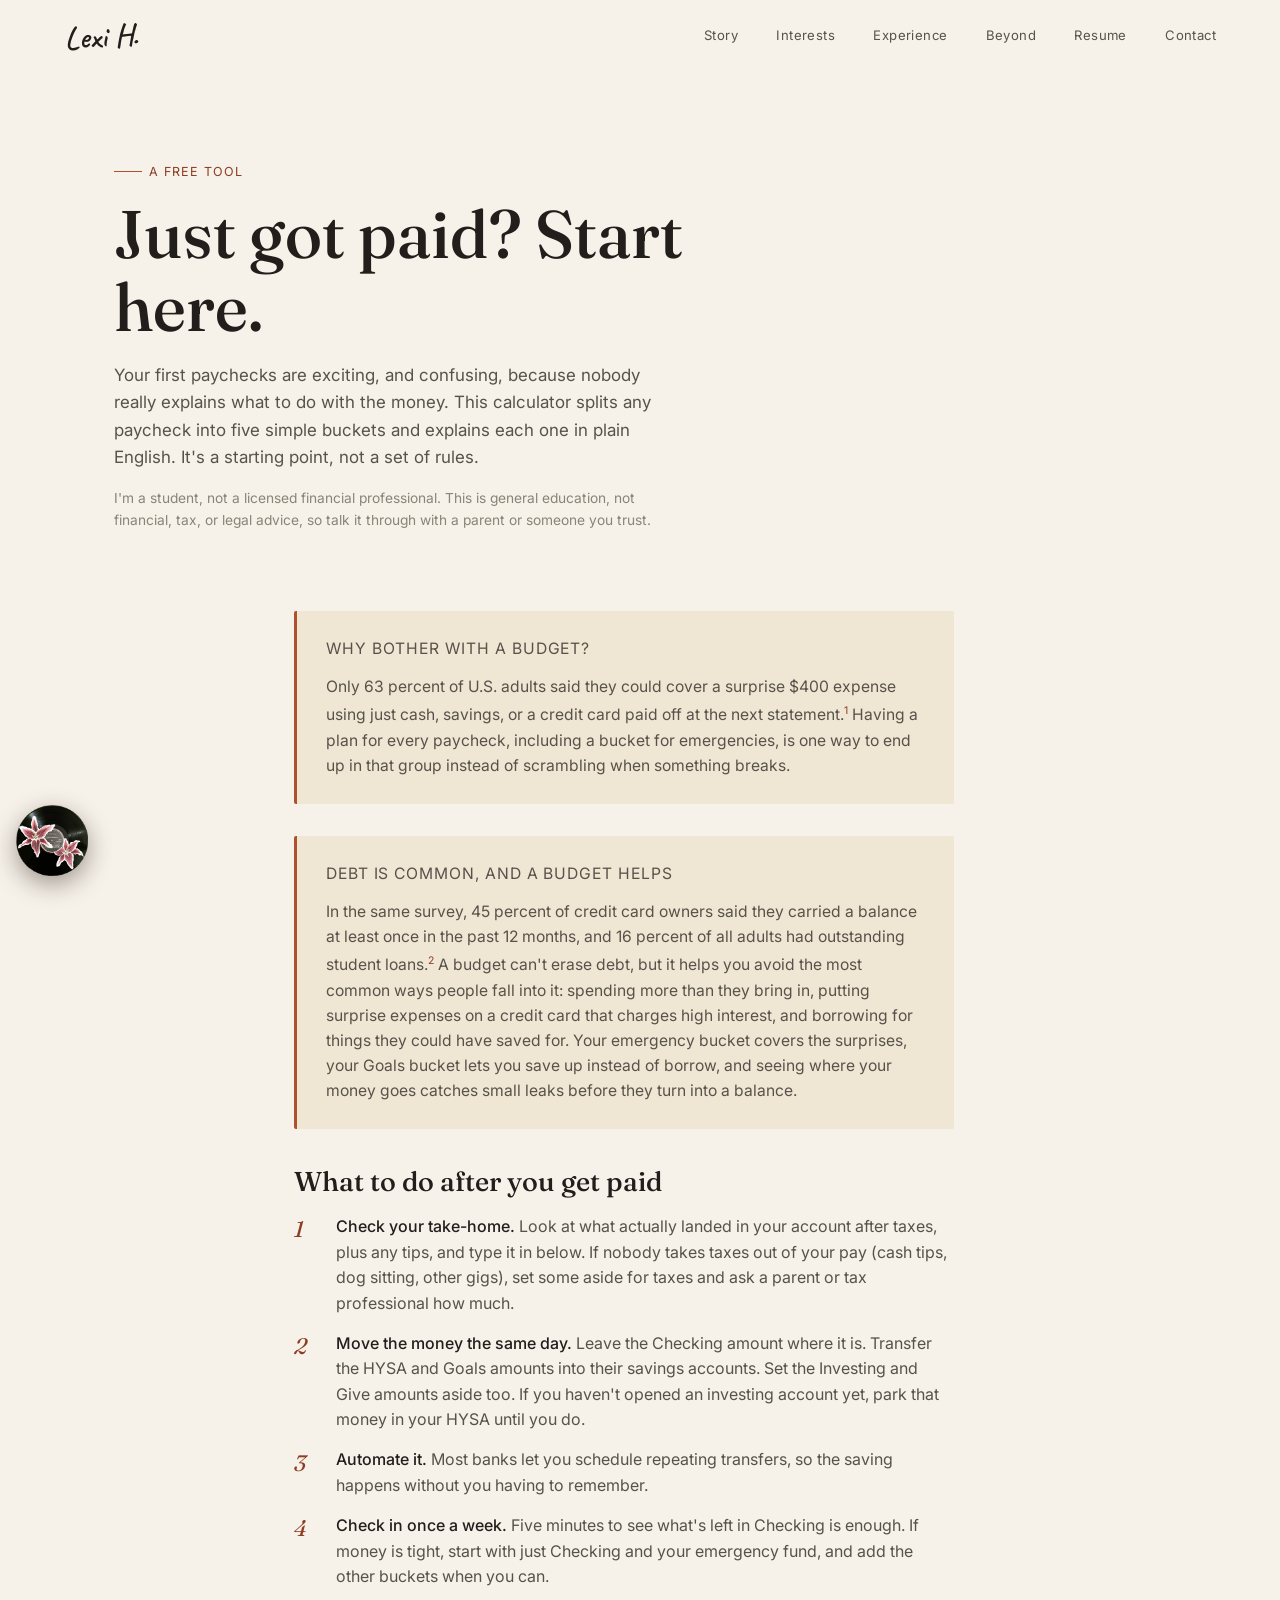
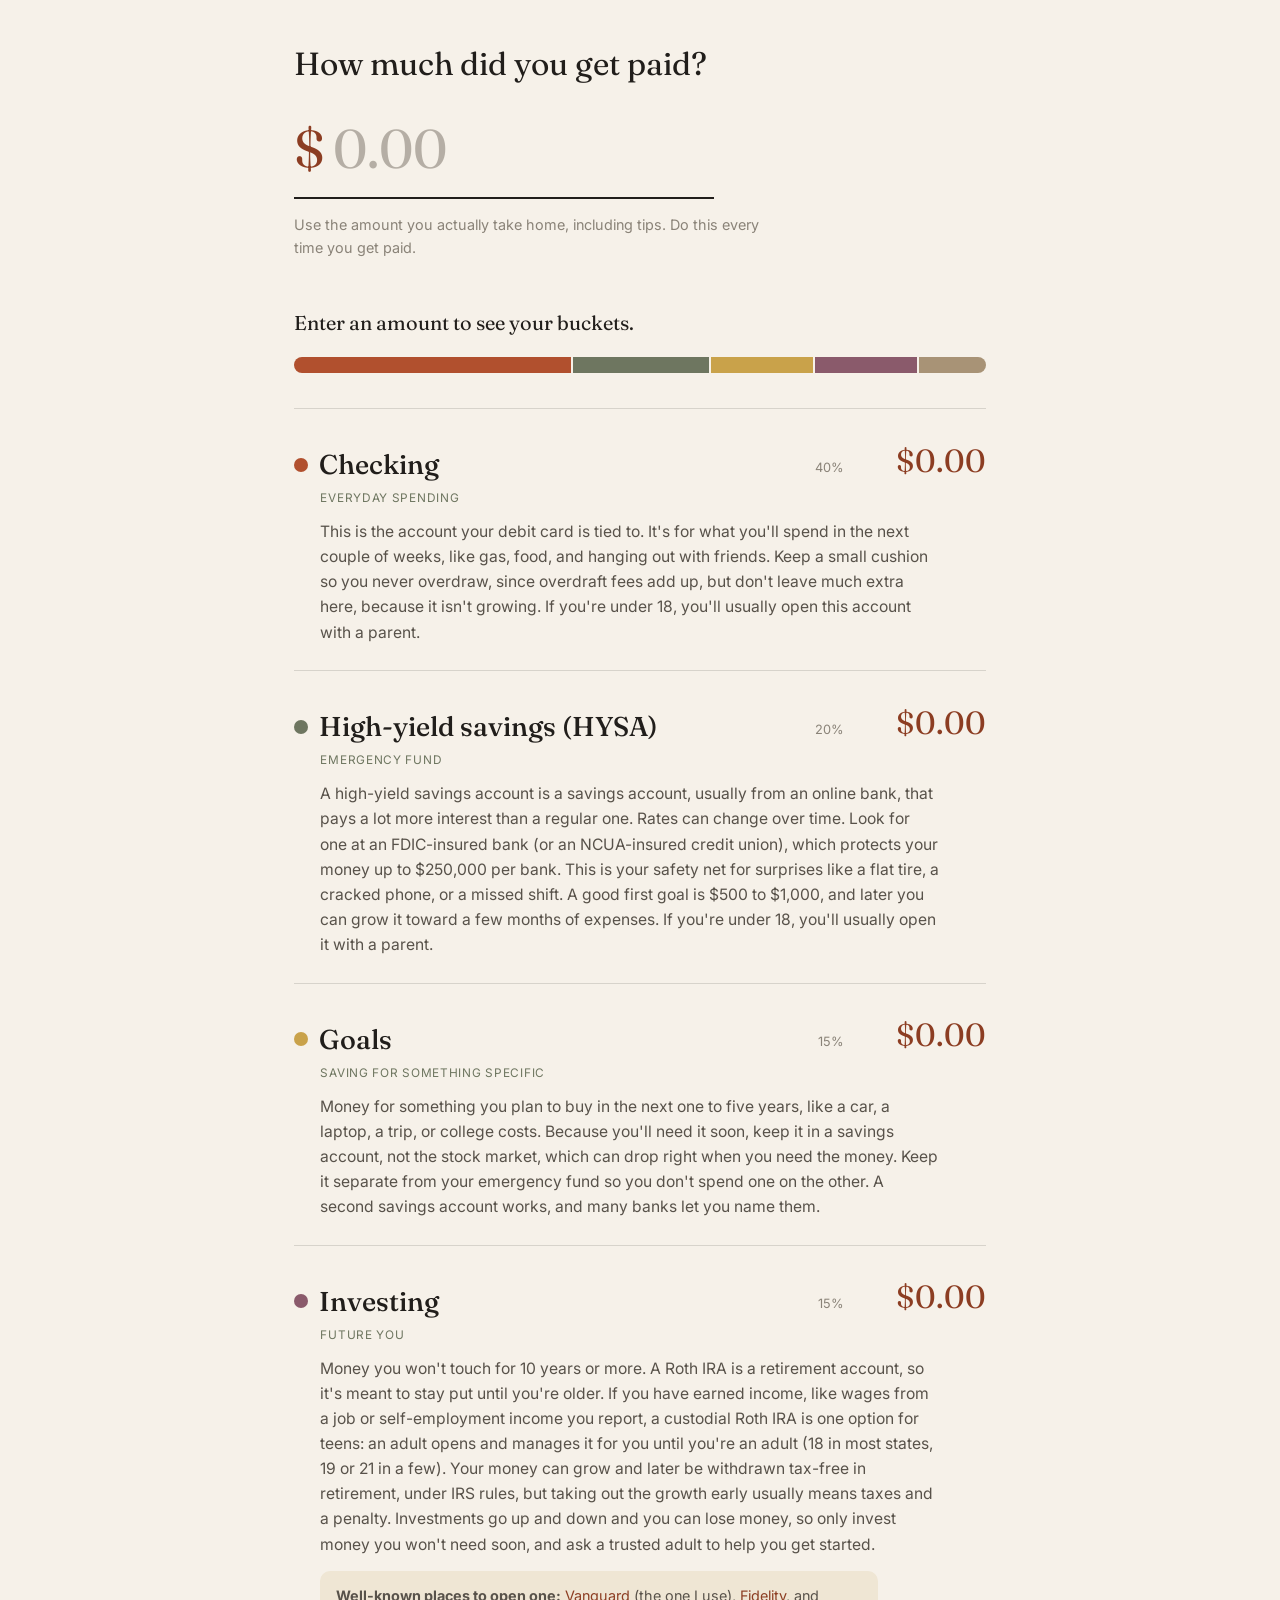
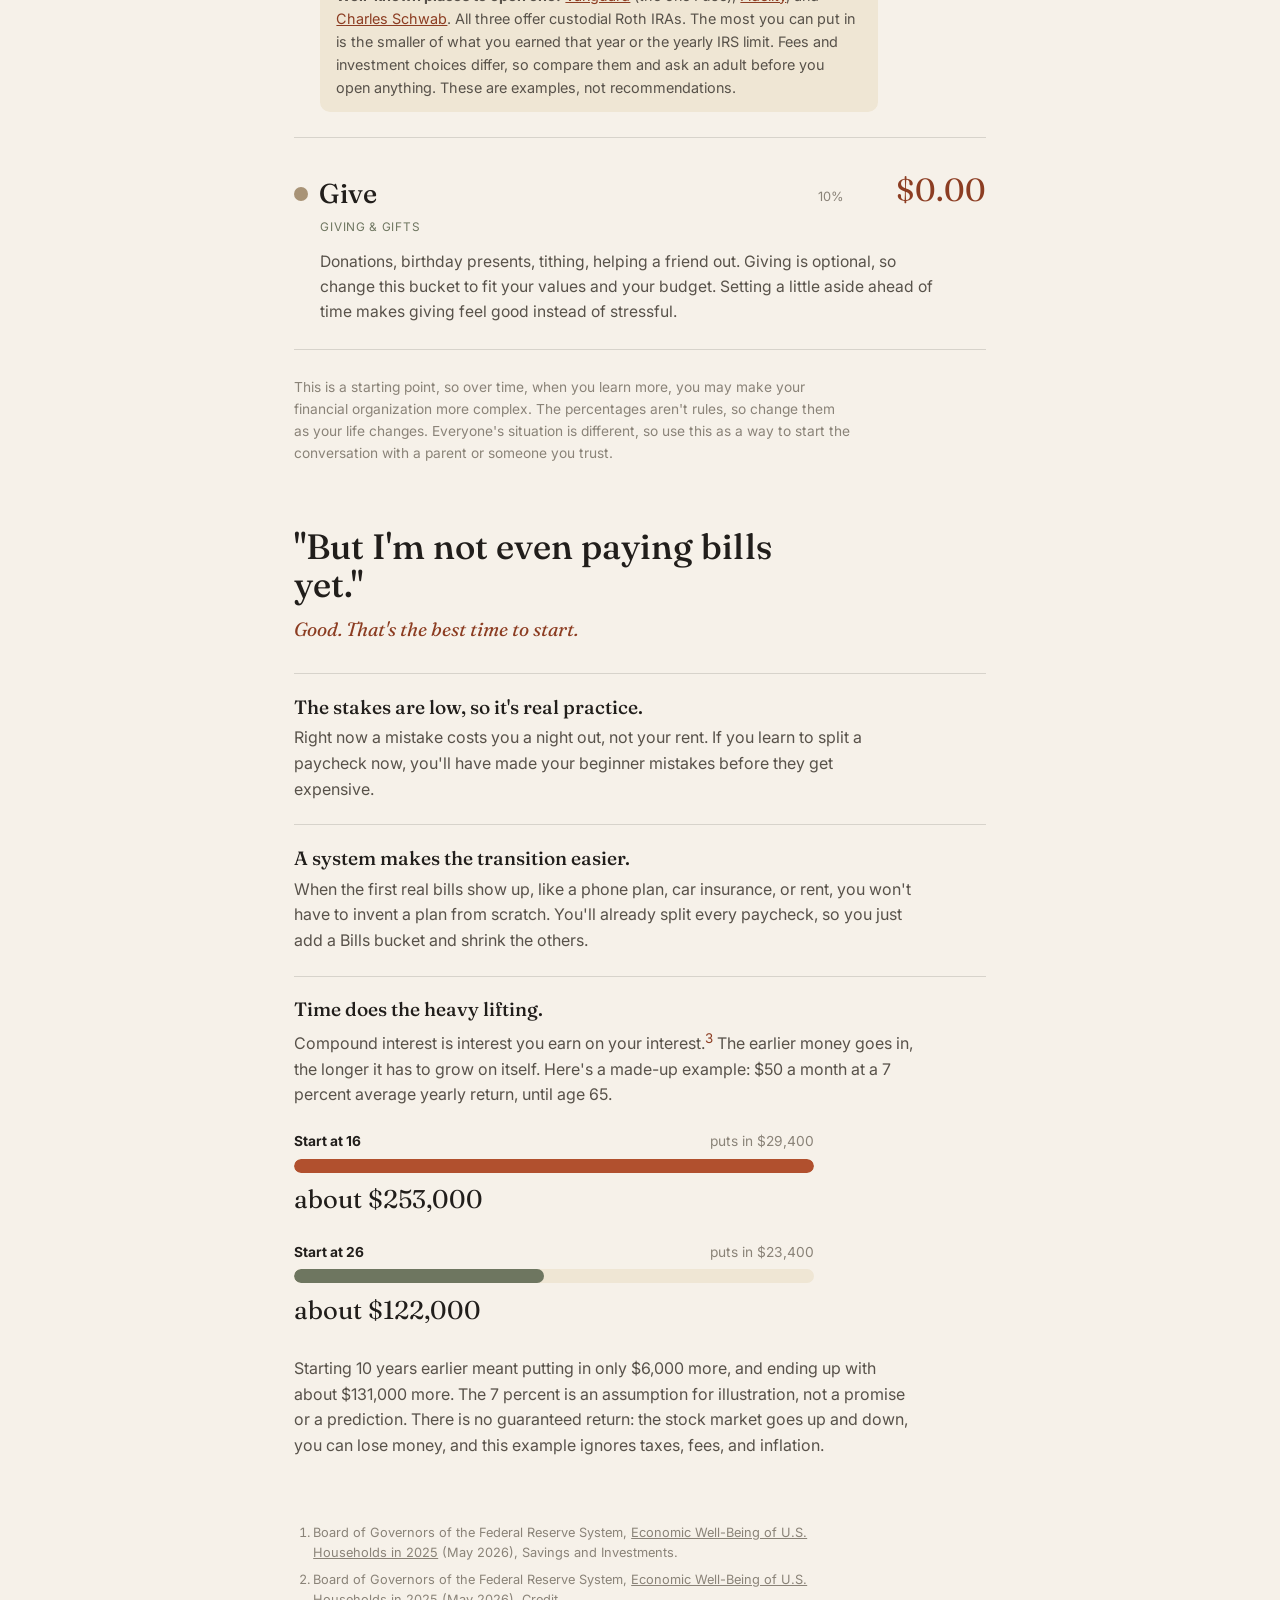
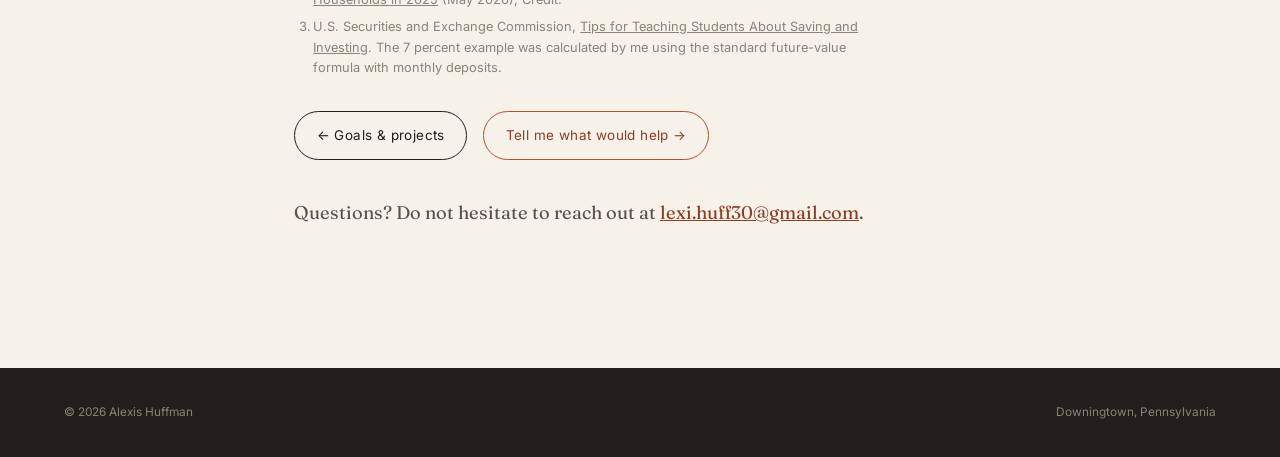
==== budget.html @ f4179ecf "First Version" ====
<!doctype html>
<html lang="en">
<head>
<meta charset="utf-8">
<meta name="viewport" content="width=device-width, initial-scale=1">
<title>Paycheck Budget Calculator, Alexis Huffman</title>
<meta name="description" content="A simple, free paycheck budget calculator for teens. Type in what you got paid and see how to split it between checking, a high-yield savings account, goals, investing, and giving.">
<meta property="og:type" content="website">
<meta property="og:title" content="Paycheck Budget Calculator, Alexis Huffman">
<meta property="og:description" content="Just got paid? Type in the amount and see a simple way to split it into buckets. Made for teens who don't know where to start.">
<link rel="icon" href="data:image/svg+xml,<svg xmlns=%22http://www.w3.org/2000/svg%22 viewBox=%220 0 100 100%22><rect width=%22100%22 height=%22100%22 rx=%2220%22 fill=%22%23211e1b%22/><text x=%2250%22 y=%2268%22 font-size=%2260%22 font-family=%22Georgia,serif%22 fill=%22%23f6f1e9%22 text-anchor=%22middle%22>A</text></svg>">
<link rel="canonical" href="https://lexihuff30-collab.github.io/budget.html">
<link rel="stylesheet" href="styles.css">
</head>
<body>
<a class="skip-link" href="#main">Skip to content</a>

<header class="site-nav" id="siteNav">
  <a href="index.html" class="site-nav__mark" aria-label="Alexis Huffman, home">Lexi H.</a>
  <button class="nav-toggle" id="navToggle" aria-label="Toggle menu" aria-expanded="false" aria-controls="navLinks">
    <span></span><span></span><span></span>
  </button>
  <nav class="site-nav__links" id="navLinks" aria-label="Primary">
    <a href="index.html#story">Story</a>
    <a href="index.html#interests">Interests</a>
    <a href="index.html#experience">Experience</a>
    <a href="index.html#beyond">Beyond</a>
    <a href="resume.html">Resume</a>
    <a href="index.html#contact">Contact</a>
  </nav>
</header>

<main id="main">
  <div class="container page-header">
    <p class="eyebrow page-header__eyebrow">A free tool</p>
    <h1>Just got paid? Start here.</h1>
    <p class="page-header__sub">Your first paychecks are exciting, and confusing, because nobody really explains what to do with the money. This calculator splits any paycheck into five simple buckets and explains each one in plain English. It's a starting point, not a set of rules.</p>
    <p class="budget__disclaimer">I'm a student, not a licensed financial professional. This is general education, not financial, tax, or legal advice, so talk it through with a parent or someone you trust.</p>
  </div>

  <div class="container budget" style="padding-bottom: var(--section-pad);">

    <aside class="essay-callout budget__why reveal">
      <p class="essay-callout__label">Why bother with a budget?</p>
      <p>Only 63 percent of U.S. adults said they could cover a surprise $400 expense using just cash, savings, or a credit card paid off at the next statement.<sup><a href="#budgetSource">1</a></sup> Having a plan for every paycheck, including a bucket for emergencies, is one way to end up in that group instead of scrambling when something breaks.</p>
    </aside>

    <aside class="essay-callout budget__why reveal">
      <p class="essay-callout__label">Debt is common, and a budget helps</p>
      <p>In the same survey, 45 percent of credit card owners said they carried a balance at least once in the past 12 months, and 16 percent of all adults had outstanding student loans.<sup><a href="#budgetSource">2</a></sup> A budget can't erase debt, but it helps you avoid the most common ways people fall into it: spending more than they bring in, putting surprise expenses on a credit card that charges high interest, and borrowing for things they could have saved for. Your emergency bucket covers the surprises, your Goals bucket lets you save up instead of borrow, and seeing where your money goes catches small leaks before they turn into a balance.</p>
    </aside>

    <section class="budget__steps reveal" aria-labelledby="stepsTitle">
      <h2 class="budget__steps-title" id="stepsTitle">What to do after you get paid</h2>
      <ol class="budget__steps-list">
        <li><b>Check your take-home.</b> Look at what actually landed in your account after taxes, plus any tips, and type it in below. If nobody takes taxes out of your pay (cash tips, dog sitting, other gigs), set some aside for taxes and ask a parent or tax professional how much.</li>
        <li><b>Move the money the same day.</b> Leave the Checking amount where it is. Transfer the HYSA and Goals amounts into their savings accounts. Set the Investing and Give amounts aside too. If you haven't opened an investing account yet, park that money in your HYSA until you do.</li>
        <li><b>Automate it.</b> Most banks let you schedule repeating transfers, so the saving happens without you having to remember.</li>
        <li><b>Check in once a week.</b> Five minutes to see what's left in Checking is enough. If money is tight, start with just Checking and your emergency fund, and add the other buckets when you can.</li>
      </ol>
    </section>

    <form class="budget__form reveal" id="budgetForm" novalidate>
      <label class="budget__label" for="paycheck">How much did you get paid?</label>
      <div class="budget__field">
        <span class="budget__currency" aria-hidden="true">$</span>
        <input id="paycheck" name="paycheck" type="text" inputmode="decimal" autocomplete="off" placeholder="0.00" aria-describedby="paycheckHelp">
      </div>
      <p class="budget__help" id="paycheckHelp">Use the amount you actually take home, including tips. Do this every time you get paid.</p>
    </form>

    <div class="budget__results reveal">
      <p class="budget__total" id="budgetTotal" aria-live="polite">Enter an amount to see your buckets.</p>
      <div class="budget__bar" id="budgetBar" role="img" aria-label="Bar showing how the paycheck is split across five buckets"></div>

      <ol class="bucket-list">
        <li class="bucket" data-pct="40" style="--c:#b1502e">
          <div class="bucket__top">
            <h2 class="bucket__name"><span class="bucket__dot" aria-hidden="true"></span>Checking</h2>
            <span class="bucket__pct"></span>
            <span class="bucket__amt">$0.00</span>
          </div>
          <p class="bucket__tag">Everyday spending</p>
          <p class="bucket__desc">This is the account your debit card is tied to. It's for what you'll spend in the next couple of weeks, like gas, food, and hanging out with friends. Keep a small cushion so you never overdraw, since overdraft fees add up, but don't leave much extra here, because it isn't growing. If you're under 18, you'll usually open this account with a parent.</p>
        </li>

        <li class="bucket" data-pct="20" style="--c:#6e7660">
          <div class="bucket__top">
            <h2 class="bucket__name"><span class="bucket__dot" aria-hidden="true"></span>High-yield savings (HYSA)</h2>
            <span class="bucket__pct"></span>
            <span class="bucket__amt">$0.00</span>
          </div>
          <p class="bucket__tag">Emergency fund</p>
          <p class="bucket__desc">A high-yield savings account is a savings account, usually from an online bank, that pays a lot more interest than a regular one. Rates can change over time. Look for one at an FDIC-insured bank (or an NCUA-insured credit union), which protects your money up to $250,000 per bank. This is your safety net for surprises like a flat tire, a cracked phone, or a missed shift. A good first goal is $500 to $1,000, and later you can grow it toward a few months of expenses. If you're under 18, you'll usually open it with a parent.</p>
        </li>

        <li class="bucket" data-pct="15" style="--c:#c9a24a">
          <div class="bucket__top">
            <h2 class="bucket__name"><span class="bucket__dot" aria-hidden="true"></span>Goals</h2>
            <span class="bucket__pct"></span>
            <span class="bucket__amt">$0.00</span>
          </div>
          <p class="bucket__tag">Saving for something specific</p>
          <p class="bucket__desc">Money for something you plan to buy in the next one to five years, like a car, a laptop, a trip, or college costs. Because you'll need it soon, keep it in a savings account, not the stock market, which can drop right when you need the money. Keep it separate from your emergency fund so you don't spend one on the other. A second savings account works, and many banks let you name them.</p>
        </li>

        <li class="bucket" data-pct="15" style="--c:#8a5a6b">
          <div class="bucket__top">
            <h2 class="bucket__name"><span class="bucket__dot" aria-hidden="true"></span>Investing</h2>
            <span class="bucket__pct"></span>
            <span class="bucket__amt">$0.00</span>
          </div>
          <p class="bucket__tag">Future you</p>
          <p class="bucket__desc">Money you won't touch for 10 years or more. A Roth IRA is a retirement account, so it's meant to stay put until you're older. If you have earned income, like wages from a job or self-employment income you report, a custodial Roth IRA is one option for teens: an adult opens and manages it for you until you're an adult (18 in most states, 19 or 21 in a few). Your money can grow and later be withdrawn tax-free in retirement, under IRS rules, but taking out the growth early usually means taxes and a penalty. Investments go up and down and you can lose money, so only invest money you won't need soon, and ask a trusted adult to help you get started.</p>
          <p class="bucket__where"><b>Well-known places to open one:</b> <a href="https://investor.vanguard.com/accounts-plans/iras/custodial-ira" target="_blank" rel="noopener">Vanguard</a> (the one I use), <a href="https://www.fidelity.com/learning-center/personal-finance/retirement/turbocharge-childs-retirement" target="_blank" rel="noopener">Fidelity</a>, and <a href="https://www.schwab.com/learn/story/roth-ira-for-kids" target="_blank" rel="noopener">Charles Schwab</a>. All three offer custodial Roth IRAs. The most you can put in is the smaller of what you earned that year or the yearly IRS limit. Fees and investment choices differ, so compare them and ask an adult before you open anything. These are examples, not recommendations.</p>
        </li>

        <li class="bucket" data-pct="10" style="--c:#a89376">
          <div class="bucket__top">
            <h2 class="bucket__name"><span class="bucket__dot" aria-hidden="true"></span>Give</h2>
            <span class="bucket__pct"></span>
            <span class="bucket__amt">$0.00</span>
          </div>
          <p class="bucket__tag">Giving &amp; gifts</p>
          <p class="bucket__desc">Donations, birthday presents, tithing, helping a friend out. Giving is optional, so change this bucket to fit your values and your budget. Setting a little aside ahead of time makes giving feel good instead of stressful.</p>
        </li>
      </ol>

      <p class="budget__note">This is a starting point, so over time, when you learn more, you may make your financial organization more complex. The percentages aren't rules, so change them as your life changes. Everyone's situation is different, so use this as a way to start the conversation with a parent or someone you trust.</p>
    </div>

    <section class="budget__rebuttal reveal" aria-labelledby="rebuttalTitle">
      <h2 id="rebuttalTitle">"But I'm not even paying bills yet."</h2>
      <p class="budget__rebuttal-lead">Good. That's the best time to start.</p>

      <div class="rebuttal">
        <h3>The stakes are low, so it's real practice.</h3>
        <p>Right now a mistake costs you a night out, not your rent. If you learn to split a paycheck now, you'll have made your beginner mistakes before they get expensive.</p>
      </div>

      <div class="rebuttal">
        <h3>A system makes the transition easier.</h3>
        <p>When the first real bills show up, like a phone plan, car insurance, or rent, you won't have to invent a plan from scratch. You'll already split every paycheck, so you just add a Bills bucket and shrink the others.</p>
      </div>

      <div class="rebuttal">
        <h3>Time does the heavy lifting.</h3>
        <p>Compound interest is interest you earn on your interest.<sup><a href="#budgetSource">3</a></sup> The earlier money goes in, the longer it has to grow on itself. Here's a made-up example: $50 a month at a 7 percent average yearly return, until age 65.</p>

        <div class="compound" role="group" aria-label="Example of starting to invest at 16 versus 26">
          <div class="compound__row">
            <div class="compound__head"><b>Start at 16</b><span>puts in $29,400</span></div>
            <div class="compound__track"><span class="compound__bar" style="width:100%"></span></div>
            <p class="compound__amt">about $253,000</p>
          </div>
          <div class="compound__row">
            <div class="compound__head"><b>Start at 26</b><span>puts in $23,400</span></div>
            <div class="compound__track"><span class="compound__bar compound__bar--late" style="width:48%"></span></div>
            <p class="compound__amt">about $122,000</p>
          </div>
        </div>

        <p>Starting 10 years earlier meant putting in only $6,000 more, and ending up with about $131,000 more. The 7 percent is an assumption for illustration, not a promise or a prediction. There is no guaranteed return: the stock market goes up and down, you can lose money, and this example ignores taxes, fees, and inflation.</p>
      </div>
    </section>

    <ol class="budget__sources reveal" id="budgetSource">
      <li>Board of Governors of the Federal Reserve System, <a href="https://www.federalreserve.gov/publications/2026-economic-well-being-of-us-households-in-2025-savings-investments.htm" target="_blank" rel="noopener">Economic Well-Being of U.S. Households in 2025</a> (May 2026), Savings and Investments.</li>
      <li>Board of Governors of the Federal Reserve System, <a href="https://www.federalreserve.gov/publications/2026-economic-well-being-of-us-households-in-2025-credit.htm" target="_blank" rel="noopener">Economic Well-Being of U.S. Households in 2025</a> (May 2026), Credit.</li>
      <li>U.S. Securities and Exchange Commission, <a href="https://www.sec.gov/investor/students/tips.htm" target="_blank" rel="noopener">Tips for Teaching Students About Saving and Investing</a>. The 7 percent example was calculated by me using the standard future-value formula with monthly deposits.</li>
    </ol>

    <div class="page-header__actions reveal">
      <a href="projects.html" class="btn">← Goals &amp; projects</a>
      <a href="index.html#contact" class="btn btn--rust">Tell me what would help →</a>
    </div>

    <p class="budget__contact reveal">Questions? Do not hesitate to reach out at <a href="mailto:lexi.huff30@gmail.com">lexi.huff30@gmail.com</a>.</p>
  </div>
</main>

<footer class="site-footer">
  <span>© <span id="year"></span> Alexis Huffman</span>
  <span>Downingtown, Pennsylvania</span>
</footer>

<script src="script.js"></script>
<script src="budget.js"></script>
</body>
</html>
---- styles.css ----
/* ============================================================
   Alexis Huffman — personal brand site
   Design system: warm editorial, restrained, numbered structure
   ============================================================ */

@import url('https://fonts.googleapis.com/css2?family=Caveat:wght@500;600&family=Fraunces:ital,opsz,wght@0,9..144,300;0,9..144,400;0,9..144,500;0,9..144,600;1,9..144,400;1,9..144,500;1,9..144,600&family=Inter:wght@400;500;600&display=swap');

:root {
  --cream: #f6f1e9;
  --cream-deep: #efe6d4;
  --ink: #211e1b;
  --ink-soft: #58524a;
  --ink-faint: #8a8378;
  --rust: #b1502e;
  --rust-deep: #8c3d22;
  --sage: #6e7660;
  --line: rgba(33, 30, 27, 0.14);
  --line-soft: rgba(33, 30, 27, 0.08);
  --paper: #fffdf9;

  --serif: 'Fraunces', Georgia, serif;
  --sans: 'Inter', -apple-system, BlinkMacSystemFont, 'Segoe UI', sans-serif;
  /* label/meta typeface — plain tracked sans, not monospace, so labels read as editorial, not code */
  --label: 'Inter', -apple-system, BlinkMacSystemFont, 'Segoe UI', sans-serif;

  --container: 1180px;
  --gutter: clamp(20px, 5vw, 64px);
  --section-pad: clamp(64px, 11vw, 140px);
  --ease: cubic-bezier(.16, 1, .3, 1);

  color-scheme: light;
}

/* ---------- reset ---------- */
* { box-sizing: border-box; }
html { scroll-behavior: smooth; }
@media (prefers-reduced-motion: reduce) {
  html { scroll-behavior: auto; }
  *, *::before, *::after {
    animation-duration: 0.01ms !important;
    animation-iteration-count: 1 !important;
    transition-duration: 0.01ms !important;
    scroll-behavior: auto !important;
  }
}

body {
  margin: 0;
  background: var(--cream);
  color: var(--ink);
  font-family: var(--sans);
  font-size: 16px;
  line-height: 1.6;
  -webkit-font-smoothing: antialiased;
}

img { max-width: 100%; display: block; }
a { color: inherit; }
h1, h2, h3, h4 { font-family: var(--serif); font-weight: 500; margin: 0; line-height: 1.08; }
p { margin: 0; }
ul { margin: 0; padding: 0; list-style: none; }
button { font: inherit; cursor: pointer; }

.container {
  max-width: var(--container);
  margin: 0 auto;
  padding-left: var(--gutter);
  padding-right: var(--gutter);
}

.section { padding-block: var(--section-pad); }
.section--alt { background: var(--cream-deep); }

.eyebrow {
  font-family: var(--label);
  font-size: 0.78rem;
  letter-spacing: 0.08em;
  text-transform: uppercase;
  color: var(--rust-deep);
  display: flex;
  align-items: center;
  gap: 0.6em;
  margin-bottom: 1.4rem;
}
.eyebrow::before {
  content: '';
  width: 28px;
  height: 1px;
  background: var(--rust);
}

.section-title {
  font-size: clamp(1.9rem, 3.6vw, 2.9rem);
  max-width: 18ch;
  margin-bottom: 2.4rem;
}
.section-title em { font-style: italic; color: var(--rust-deep); }

/* skip link */
.skip-link {
  position: absolute;
  left: -999px;
  top: 0;
  background: var(--ink);
  color: var(--paper);
  padding: 0.8em 1.4em;
  z-index: 200;
}
.skip-link:focus { left: var(--gutter); top: var(--gutter); }

/* focus states */
a:focus-visible, button:focus-visible, summary:focus-visible {
  outline: 2px solid var(--rust);
  outline-offset: 3px;
  border-radius: 2px;
}

/* ---------- page transitions + cursor ring ---------- */
@keyframes pageIn { from { opacity: 0; } to { opacity: 1; } }
body { animation: pageIn 0.7s var(--ease) backwards; }
body.is-leaving { opacity: 0; transition: opacity 0.3s ease; }

.cursor-flower {
  position: fixed;
  left: 0; top: 0;
  width: 46px; height: 46px;
  background: url('assets/images/cursor-flower.png') center / contain no-repeat;
  filter: drop-shadow(0 4px 6px rgba(60, 35, 10, 0.35));
  pointer-events: none;
  z-index: 600;
  opacity: 0;
  transition: opacity 0.3s ease;
  will-change: transform;
}
.cursor-flower.is-visible { opacity: 1; }
html.has-flower-cursor, html.has-flower-cursor * { cursor: none !important; }
@media (prefers-reduced-motion: reduce) { body { animation: none; } }

/* ---------- certificates + lightbox ---------- */
.cert-link {
  font-family: var(--label);
  font-size: 0.74rem;
  color: var(--rust-deep);
  background: none;
  border: 1px solid var(--rust);
  border-radius: 100px;
  padding: 0.15em 0.85em;
  margin-left: 0.3rem;
  white-space: nowrap;
  transition: background 0.3s var(--ease), color 0.3s var(--ease);
}
.cert-link:hover { background: var(--rust); color: var(--paper); }
.cert-strip { display: flex; flex-wrap: wrap; gap: 2rem; margin-top: 2.2rem; }
.cert-thumb { width: min(270px, 100%); background: none; border: none; padding: 0; text-align: left; color: inherit; }
.cert-thumb img {
  width: 100%;
  aspect-ratio: 4 / 3;
  object-fit: cover;
  object-position: top;
  background: #fff;
  border-radius: 14px 60px 14px 14px;
  box-shadow: 0 18px 34px -16px rgba(33, 20, 10, 0.4);
  transform: rotate(-1.6deg);
  transition: transform 0.5s var(--ease);
}
.cert-thumb:nth-child(2) img { transform: rotate(1.6deg); border-radius: 60px 14px 14px 14px; }
.cert-thumb:hover img { transform: rotate(0deg) scale(1.03); }
.cert-thumb span { display: block; margin-top: 0.8rem; font-family: var(--label); font-size: 0.78rem; color: var(--ink-faint); }

.lightbox {
  position: fixed; inset: 0;
  z-index: 500;
  background: rgba(24, 17, 11, 0.86);
  display: flex; align-items: center; justify-content: center;
  padding: 2rem;
  opacity: 0; visibility: hidden;
  transition: opacity 0.35s var(--ease), visibility 0.35s;
}
.lightbox.is-open { opacity: 1; visibility: visible; }
.lightbox img {
  max-width: min(1100px, 100%);
  max-height: 86vh;
  background: #fff;
  border-radius: 8px;
  box-shadow: 0 30px 80px -20px rgba(0, 0, 0, 0.6);
  transform: scale(0.94);
  transition: transform 0.45s var(--ease);
}
.lightbox.is-open img { transform: scale(1); }
.lightbox__close {
  position: absolute; top: 1rem; right: 1.2rem;
  background: none; border: none; color: #fff; font-size: 2.2rem; line-height: 1;
}

/* ---------- music record ---------- */
.music { position: fixed; left: 1rem; bottom: 1rem; z-index: 150; }
.music__btn {
  position: relative;
  width: 72px; height: 72px;
  padding: 0;
  background: none;
  border: none;
  border-radius: 50%;
  filter: drop-shadow(0 8px 12px rgba(33, 20, 10, 0.4));
  transition: transform 0.4s var(--ease);
}
.music__btn:hover { transform: scale(1.1) rotate(-6deg); }
.music__btn img { width: 100%; height: 100%; object-fit: contain; user-select: none; }
.music.is-playing .music__btn img { animation: spin 4s linear infinite; }
@keyframes spin { to { transform: rotate(360deg); } }
@media (prefers-reduced-motion: reduce) { .music.is-playing .music__btn img { animation: none; } }
.music__tip {
  position: absolute;
  left: 78px; top: 50%;
  transform: translateY(-50%);
  white-space: nowrap;
  font-family: 'Caveat', cursive;
  font-size: 1.35rem;
  color: var(--rust-deep);
  opacity: 0;
  transition: opacity 0.3s var(--ease);
  pointer-events: none;
}
.music__btn:hover .music__tip, .music__btn:focus-visible .music__tip { opacity: 1; }
.music.is-playing .music__tip { display: none; }
.music__card {
  position: absolute;
  left: 0; bottom: 84px;
  width: min(280px, calc(100vw - 2rem));
  padding: 1rem 1rem 0.9rem;
  background: var(--paper);
  border: 1px solid var(--line);
  border-radius: 20px 20px 20px 6px;
  box-shadow: 0 22px 44px -18px rgba(33, 20, 10, 0.45);
}
.music__close {
  position: absolute; top: 0.4rem; right: 0.6rem;
  background: none; border: none; font-size: 1.4rem; line-height: 1; color: var(--ink-faint);
}
.music__min {
  position: absolute; top: 0.4rem; right: 2rem;
  background: none; border: none; font-size: 1.4rem; line-height: 1; color: var(--ink-faint);
}
.music__min:hover, .music__close:hover { color: var(--rust-deep); }
.music__card { transition: width 0.4s var(--ease), padding 0.4s var(--ease); }
.music__card.is-mini { width: 168px; padding: 0.5rem; }
.music__card.is-mini .music__now,
.music__card.is-mini .music__title,
.music__card.is-mini .music__link { display: none; }
.music__card.is-mini .music__frame { margin-top: 1.3rem; border-radius: 8px; }
.music__card.is-mini .music__close, .music__card.is-mini .music__min { top: 0.1rem; font-size: 1.2rem; }
.music__card.is-mini .music__close { right: 0.4rem; }
.music__card.is-mini .music__min { right: 1.7rem; }
.music__now { font-family: var(--label); font-size: 0.68rem; text-transform: uppercase; letter-spacing: 0.08em; color: var(--rust-deep); }
.music__title { font-family: var(--serif); font-size: 1.05rem; margin: 0.15rem 0 0.7rem; padding-right: 1.4rem; }
.music__frame { aspect-ratio: 16 / 9; background: var(--cream-deep); border-radius: 10px; overflow: hidden; }
.music__frame iframe { width: 100%; height: 100%; border: 0; display: block; }
.music__link { display: inline-block; margin-top: 0.6rem; font-family: var(--label); font-size: 0.74rem; color: var(--ink-faint); }
@media (max-width: 640px) { .music__btn { width: 56px; height: 56px; } .music__card { bottom: 68px; } }

/* ---------- nav ---------- */
.site-nav {
  position: fixed;
  top: 0; left: 0; right: 0;
  z-index: 100;
  display: flex;
  align-items: center;
  justify-content: space-between;
  padding: 1.3rem var(--gutter);
  background: rgba(246, 241, 233, 0.82);
  backdrop-filter: blur(10px);
  border-bottom: 1px solid transparent;
  transition: border-color 0.3s ease, background 0.3s ease;
}
.site-nav.is-scrolled { border-bottom-color: var(--line); }

.site-nav__mark {
  font-family: 'Caveat', cursive;
  font-size: 2rem;
  font-weight: 600;
  line-height: 1;
  text-decoration: none;
  transform: rotate(-3deg);
  display: inline-block;
  transition: transform 0.4s var(--ease);
}

.site-nav__mark:hover { transform: rotate(2deg) scale(1.06); }

.site-nav__links {
  display: flex;
  gap: clamp(1.2rem, 3vw, 2.4rem);
  font-family: var(--label);
  font-size: 0.82rem;
  letter-spacing: 0.03em;
}
.site-nav__links a {
  text-decoration: none;
  color: var(--ink-soft);
  position: relative;
  padding-bottom: 2px;
}
.site-nav__links a:hover,
.site-nav__links a.is-active { color: var(--ink); }
.site-nav__links a::after {
  content: '';
  position: absolute;
  left: 0; right: 100%; bottom: -2px;
  height: 1px;
  background: var(--rust);
  transition: right 0.45s var(--ease);
}
.site-nav__links a:hover::after,
.site-nav__links a.is-active::after { right: 0; }

.nav-toggle {
  display: none;
  background: none;
  border: none;
  width: 32px; height: 22px;
  position: relative;
}
.nav-toggle span {
  position: absolute; left: 0; right: 0; height: 1.5px;
  background: var(--ink);
  transition: transform 0.25s ease, opacity 0.25s ease, top 0.25s ease;
}
.nav-toggle span:nth-child(1) { top: 0; }
.nav-toggle span:nth-child(2) { top: 10px; }
.nav-toggle span:nth-child(3) { top: 20px; }
.nav-toggle[aria-expanded="true"] span:nth-child(1) { top: 10px; transform: rotate(45deg); }
.nav-toggle[aria-expanded="true"] span:nth-child(2) { opacity: 0; }
.nav-toggle[aria-expanded="true"] span:nth-child(3) { top: 10px; transform: rotate(-45deg); }

@media (max-width: 760px) {
  .site-nav__links {
    position: fixed;
    top: 0; right: 0;
    height: 100vh;
    width: min(78vw, 320px);
    background: var(--paper);
    flex-direction: column;
    justify-content: center;
    gap: 2rem;
    font-size: 1.05rem;
    padding: 2rem;
    transform: translateX(100%);
    transition: transform 0.35s ease;
    box-shadow: -12px 0 40px rgba(0,0,0,0.08);
  }
  .site-nav__links.is-open { transform: translateX(0); }
  .nav-toggle { display: block; }
}

/* ---------- hero ---------- */
.hero {
  padding-top: clamp(120px, 20vh, 200px);
  padding-bottom: clamp(64px, 10vh, 120px);
  position: relative;
  overflow: hidden;
}

.hero__grid {
  display: grid;
  grid-template-columns: 1.3fr 0.9fr;
  gap: clamp(2rem, 5vw, 4rem);
  align-items: end;
}

/* draggable sticker cutouts */
.hero__stickers { position: absolute; inset: 0; pointer-events: none; }
.sticker {
  position: absolute;
  pointer-events: auto;
  width: var(--s, 110px);
  z-index: 4;
  cursor: grab;
  touch-action: none;
  translate: var(--dx, 0px) var(--dy, 0px);
  rotate: var(--r, 0deg);
  scale: 0;
  transition: scale 0.7s var(--ease) var(--d, 0s), rotate 0.4s var(--ease);
  -webkit-tap-highlight-color: transparent;
}
.sticker.is-in { scale: 1; }
.sticker:hover { rotate: 0deg; }
.sticker.is-in:hover { scale: 1.08; transition-delay: 0s; }
.sticker.is-dragging { cursor: grabbing; scale: 1.1; transition: none; z-index: 10; }
.sticker img {
  display: block;
  width: 100%;
  aspect-ratio: 1;
  object-fit: cover;
  border: 5px solid #fff;
  border-radius: 50%;
  box-shadow: 0 14px 26px -12px rgba(33, 20, 10, 0.5);
  user-select: none;
  -webkit-user-drag: none;
}
.sticker--arch img { aspect-ratio: 3 / 4; border-radius: 999px 999px 14px 14px; }
.sticker__label {
  position: absolute;
  left: 50%;
  bottom: -1.7rem;
  transform: translateX(-50%);
  white-space: nowrap;
  font-family: 'Caveat', cursive;
  font-size: 1.25rem;
  color: var(--rust-deep);
  opacity: 0;
  transition: opacity 0.3s var(--ease);
  pointer-events: none;
}
.sticker:hover .sticker__label, .sticker:focus-visible .sticker__label { opacity: 1; }
@media (max-width: 1000px) { .hero__stickers { display: none; } }

.hero__kicker {
  font-family: var(--label);
  font-size: 0.8rem;
  letter-spacing: 0.1em;
  text-transform: uppercase;
  color: var(--sage);
  margin-bottom: 1.2rem;
}

.hero__name {
  font-size: clamp(2.8rem, 8vw, 6.2rem);
  letter-spacing: -0.01em;
}
.hero__name .line { display: block; overflow: hidden; }
.hero__name .line span { display: inline-block; transform: translateY(110%); }

.hero__sub {
  margin-top: 1.6rem;
  max-width: 42ch;
  font-size: clamp(1.05rem, 1.6vw, 1.3rem);
  font-family: var(--serif);
  font-style: italic;
  color: var(--ink-soft);
}
.hero__sub-cite {
  display: block;
  margin-top: 0.5rem;
  font-family: var(--label);
  font-style: normal;
  font-size: 0.76rem;
  letter-spacing: 0.04em;
  text-transform: uppercase;
  color: var(--ink-faint);
}

.hero__list {
  margin-top: 2.6rem;
  display: grid;
  gap: 0.9rem;
  font-family: var(--label);
  font-size: 0.86rem;
}
.hero__list li {
  display: grid;
  grid-template-columns: 2.4em 1fr;
  gap: 0.8em;
  padding-bottom: 0.9rem;
  border-bottom: 1px solid var(--line-soft);
  color: var(--ink-soft);
}
.hero__list li b { color: var(--rust-deep); font-weight: 500; font-family: var(--serif); font-style: italic; font-size: 1.05em; }
.hero__list li strong { color: var(--ink); font-weight: 500; font-family: var(--sans); }

.hero__figure {
  position: relative;
  align-self: stretch;
  transform: rotate(1.4deg);
}
.hero__figure::before {
  content: '';
  position: absolute;
  inset: -14px -14px auto auto;
  width: 78%;
  height: 88%;
  background: var(--rust);
  opacity: 0.14;
  border-radius: 140px 24px 140px 24px;
  z-index: -1;
  transform: rotate(-4deg);
}
.hero__figure-frame {
  overflow: hidden;
  border-radius: 160px 20px 20px 20px;
  box-shadow: 0 30px 60px -20px rgba(33, 20, 10, 0.35);
  will-change: transform;
}
.hero__figure img {
  width: 100%;
  height: 100%;
  object-fit: cover;
  aspect-ratio: 4 / 5;
  display: block;
  transform: scale(1.08);
  transition: transform 1.4s var(--ease);
}
.hero__figure.is-revealed img { transform: scale(1); }
.hero__figure-cap {
  position: absolute;
  bottom: -1.9rem;
  right: 8px;
  font-family: var(--label);
  font-size: 0.72rem;
  color: var(--ink-faint);
  letter-spacing: 0.03em;
}

.hero__scroll {
  margin-top: clamp(3rem, 8vh, 5.5rem);
  display: inline-flex;
  align-items: center;
  gap: 0.7em;
  font-family: var(--label);
  font-size: 0.78rem;
  color: var(--ink-faint);
  text-decoration: none;
}
.hero__scroll svg { animation: bob 2s ease-in-out infinite; }
@keyframes bob { 0%,100% { transform: translateY(0);} 50% { transform: translateY(5px);} }

@media (max-width: 860px) {
  .hero__grid { grid-template-columns: 1fr; }
  .hero__figure { order: -1; max-width: 320px; }
}

/* ---------- reveal ---------- */
.reveal {
  opacity: 0;
  transform: translateY(32px);
  transition: opacity 1s var(--ease), transform 1s var(--ease);
}
.reveal.is-visible { opacity: 1; transform: translateY(0); }
.reveal-stagger > * {
  opacity: 0;
  transform: translateY(22px);
  transition: opacity 0.85s var(--ease), transform 0.85s var(--ease);
}
.reveal-stagger.is-visible > * { opacity: 1; transform: translateY(0); }
.reveal-stagger.is-visible > *:nth-child(1) { transition-delay: 0.03s; }
.reveal-stagger.is-visible > *:nth-child(2) { transition-delay: 0.11s; }
.reveal-stagger.is-visible > *:nth-child(3) { transition-delay: 0.19s; }
.reveal-stagger.is-visible > *:nth-child(4) { transition-delay: 0.27s; }
.reveal-stagger.is-visible > *:nth-child(5) { transition-delay: 0.35s; }
.reveal-stagger.is-visible > *:nth-child(6) { transition-delay: 0.43s; }

/* ---------- about ---------- */
.about__grid {
  display: grid;
  grid-template-columns: 1fr 1fr;
  gap: clamp(2rem, 6vw, 5rem);
  align-items: start;
}
.about__copy p {
  font-size: 1.08rem;
  color: var(--ink-soft);
  margin-bottom: 1.4rem;
  max-width: 56ch;
}
.about__copy p:last-child { margin-bottom: 0; }
.about__copy strong { color: var(--ink); font-weight: 500; }
.about__motto {
  font-family: var(--serif);
  font-style: italic;
  font-size: 1.3rem !important;
  color: var(--rust-deep) !important;
  padding-top: 0.6rem;
  border-top: 1px solid var(--line);
}

.about__figure {
  position: sticky;
  top: 110px;
  max-width: 380px;
  margin-left: auto;
  transform: rotate(-1.6deg);
}
.about__figure-frame {
  overflow: hidden;
  border-radius: 20px 20px 120px 20px;
  box-shadow: 0 24px 48px -22px rgba(33, 20, 10, 0.32);
}
.about__figure img {
  width: 100%;
  aspect-ratio: 3/4;
  object-fit: cover;
  display: block;
  transition: transform 0.7s var(--ease);
}
.about__figure:hover img { transform: scale(1.05) rotate(0.8deg); }
.about__figure-cap {
  font-family: var(--label);
  font-size: 0.75rem;
  color: var(--ink-faint);
  margin-top: 1rem;
  text-align: right;
}

@media (max-width: 860px) {
  .about__grid { grid-template-columns: 1fr; }
  .about__figure { position: static; max-width: 260px; margin-left: 0; }
}

/* ---------- interests ---------- */
.interests { display: block; }
.interest {
  border-top: 1px solid var(--line);
}
.interest:last-child { border-bottom: 1px solid var(--line); }
.interest__trigger {
  width: 100%;
  background: none;
  border: none;
  text-align: left;
  padding: 1.6rem 0;
  display: flex;
  align-items: baseline;
  justify-content: space-between;
  gap: 1rem;
}
.interest__num {
  font-family: var(--serif);
  font-style: italic;
  font-size: 1rem;
  color: var(--ink-faint);
  margin-right: 1.2rem;
}
.interest__label {
  font-family: var(--serif);
  font-size: clamp(1.4rem, 3vw, 2.1rem);
  transition: color 0.4s var(--ease), transform 0.4s var(--ease);
  display: inline-block;
}
.interest__trigger:hover .interest__label,
.interest__trigger[aria-expanded="true"] .interest__label {
  color: var(--rust-deep);
  transform: translateX(10px);
}
.interest__icon {
  font-family: var(--label);
  font-size: 1.3rem;
  color: var(--ink-faint);
  flex-shrink: 0;
  transition: transform 0.4s var(--ease);
}
.interest__trigger[aria-expanded="true"] .interest__icon { transform: rotate(45deg); }

.interest__panel {
  display: grid;
  grid-template-rows: 0fr;
  transition: grid-template-rows 0.55s var(--ease);
}
.interest__panel-inner { overflow: hidden; }
.interest[data-open="true"] .interest__panel { grid-template-rows: 1fr; }

.interest__body {
  display: grid;
  grid-template-columns: 1fr auto;
  gap: 2rem;
  align-items: center;
  padding: 0 0 2rem 3.6rem;
}
.interest__body p {
  color: var(--ink-soft);
  max-width: 54ch;
  font-size: 1.02rem;
}
.interest__body img {
  width: 168px;
  height: 168px;
  object-fit: cover;
  border-radius: 90px 14px 90px 14px;
  transform: rotate(-2deg);
  box-shadow: 0 16px 32px -16px rgba(33, 20, 10, 0.3);
  transition: transform 0.5s var(--ease);
}
.interest__body img:hover { transform: rotate(0deg) scale(1.04); }
.interest__body img.interest__body-img--wide {
  grid-column: 1 / -1;
  width: 100%;
  max-width: 560px;
  height: auto;
  aspect-ratio: 3/2;
  object-fit: cover;
  object-position: center 30%;
  border-radius: 6px;
  transform: none;
  box-shadow: 0 16px 32px -16px rgba(33, 20, 10, 0.3);
  transition: transform 0.5s var(--ease);
  margin-top: 0.4rem;
}
.interest__body img.interest__body-img--wide:hover { transform: scale(1.015); }
.interest__body img.interest__body-img--action {
  grid-column: 1 / -1;
  width: 100%;
  max-width: 420px;
  height: auto;
  aspect-ratio: 1 / 1;
  object-fit: cover;
  border-radius: 6px;
  transform: none;
  box-shadow: 0 16px 32px -16px rgba(33, 20, 10, 0.35);
  margin-top: 0.4rem;
}
.interest__body img.interest__body-img--action:hover { transform: scale(1.015); }
@media (max-width: 640px) {
  .interest__body-img--wide { max-width: 100%; }
}
@media (max-width: 640px) {
  .interest__body { grid-template-columns: 1fr; padding-left: 0; gap: 1rem; }
  .interest__body img { width: 100%; height: 180px; order: -1; }
  .interest__trigger { padding-right: 0; }
}

/* ---------- camera + album ---------- */
.camera-section { margin-top: 4rem; text-align: center; }
.camera-section__line { font-family: var(--serif); font-style: italic; font-size: clamp(1.3rem, 2.8vw, 1.8rem); color: var(--rust-deep); margin-bottom: 1.6rem; }
.camera {
  position: relative;
  display: inline-block;
  width: min(420px, 88%);
  padding: 0;
  background: none;
  border: none;
  transform: rotate(-3deg);
  filter: drop-shadow(0 22px 22px rgba(33, 20, 10, 0.28));
  transition: transform 0.5s var(--ease);
}
.camera:hover { transform: rotate(0deg) scale(1.04); }
.camera__img { display: block; width: 100%; height: auto; }
.camera.is-snap { transform: rotate(0deg) scale(0.96); }
.album-flash { position: fixed; inset: 0; z-index: 540; background: #fff; opacity: 0; pointer-events: none; }
.album-flash.is-on { animation: shutter 0.5s ease; }
@keyframes shutter { 0% { opacity: 0; } 25% { opacity: 0.9; } 100% { opacity: 0; } }

.album {
  position: fixed; inset: 0; z-index: 520;
  background: rgba(24, 17, 11, 0.96);
  overflow-y: auto;
  opacity: 0; transition: opacity 0.35s var(--ease);
}
.album.is-open { opacity: 1; }
.album__bar {
  position: sticky; top: 0; z-index: 2;
  display: flex; align-items: baseline; justify-content: space-between; gap: 1rem;
  padding: 1rem var(--gutter);
  background: linear-gradient(to bottom, rgba(24, 17, 11, 0.98), rgba(24, 17, 11, 0));
  color: var(--cream);
}
.album__title { font-family: 'Caveat', cursive; font-size: 2rem; font-weight: 600; margin: 0; line-height: 1; }
.album__total { font-family: var(--label); font-size: 0.78rem; color: rgba(246, 241, 233, 0.6); margin-left: 0.8rem; }
.album__close, .album__vclose { background: none; border: none; color: #fff; font-size: 2.2rem; line-height: 1; padding: 0 0.4rem; }
.album__grid { list-style: none; margin: 0; padding: 0.5rem var(--gutter) 3rem; column-count: 4; column-gap: 12px; }
.album__item { break-inside: avoid; margin-bottom: 12px; }
.album__thumb { display: block; width: 100%; padding: 0; border: none; background: #2b2622; border-radius: 10px; overflow: hidden; }
.album__thumb img { width: 100%; height: auto; display: block; transition: transform 0.5s var(--ease); }
.album__thumb:hover img, .album__thumb:focus-visible img { transform: scale(1.05); }
@media (max-width: 1000px) { .album__grid { column-count: 3; } }
@media (max-width: 640px) { .album__grid { column-count: 2; column-gap: 8px; } .album__item { margin-bottom: 8px; } }

.album__viewer {
  position: fixed; inset: 0; z-index: 3;
  background: rgba(12, 8, 5, 0.97);
  display: flex; flex-direction: column; align-items: center; justify-content: center;
  padding: 3.5rem 1rem 1.2rem;
}
.album__viewer[hidden] { display: none; }
.album__viewer img { max-width: min(94vw, 1200px); max-height: 74vh; object-fit: contain; border-radius: 6px; transition: opacity 0.25s ease; }
.album__viewer img.is-loading { opacity: 0.25; }
.album__caption { margin-top: 1rem; color: rgba(246, 241, 233, 0.85); font-size: 0.95rem; text-align: center; max-width: 60ch; }
.album__count { position: absolute; top: 1.1rem; left: var(--gutter); color: rgba(246, 241, 233, 0.6); font-family: var(--label); font-size: 0.8rem; }
.album__vclose { position: absolute; top: 0.8rem; right: 1rem; }
.album__prev, .album__next {
  position: absolute; top: 50%; transform: translateY(-50%);
  background: rgba(255, 255, 255, 0.1); border: none; color: #fff;
  width: 46px; height: 46px; border-radius: 50%; font-size: 1.5rem; line-height: 1;
  transition: background 0.3s var(--ease);
}
.album__prev:hover, .album__next:hover { background: rgba(255, 255, 255, 0.25); }
.album__prev { left: 0.8rem; }
.album__next { right: 0.8rem; }
@media (max-width: 640px) { .album__prev, .album__next { top: auto; bottom: 1.2rem; transform: none; } }

/* ---------- budget calculator ---------- */
.budget { max-width: 820px; }
.budget__why { margin-top: 0; max-width: none; }
.budget__why sup a { text-decoration: none; color: var(--rust-deep); }
.budget__steps { margin: 2.4rem 0 3rem; }
.budget__steps-title { font-size: clamp(1.3rem, 2.6vw, 1.7rem); margin-bottom: 1.1rem; }
.budget__steps-list { list-style: none; margin: 0; padding: 0; counter-reset: step; display: grid; gap: 0.9rem; }
.budget__steps-list li { counter-increment: step; position: relative; padding-left: 2.6rem; color: var(--ink-soft); max-width: 66ch; }
.budget__steps-list li::before {
  content: counter(step);
  position: absolute; left: 0; top: -0.1rem;
  font-family: var(--serif); font-style: italic; font-size: 1.4rem; color: var(--rust-deep);
}
.budget__steps-list b { color: var(--ink); font-weight: 500; }
.bucket__where { margin: 0.9rem 0 0 1.65rem; color: var(--ink-soft); max-width: 62ch; font-size: 0.9rem; padding: 0.8rem 1rem; background: var(--cream-deep); border-radius: 10px; }
.bucket__where a { color: var(--rust-deep); }
.budget__contact { margin-top: 2.4rem; font-family: var(--serif); font-size: 1.15rem; color: var(--ink-soft); }
.budget__contact a { color: var(--rust-deep); }
.budget__disclaimer { margin-top: 1rem; color: var(--ink-faint); font-size: 0.86rem; max-width: 62ch; }
.budget__sources { margin: 2.6rem 0 2rem; padding-left: 1.2rem; color: var(--ink-faint); font-size: 0.8rem; max-width: 72ch; display: grid; gap: 0.4rem; }
.budget__sources a { color: inherit; }
.budget__rebuttal { margin-top: 4rem; }
.budget__rebuttal h2 { font-size: clamp(1.5rem, 3.2vw, 2.2rem); margin-bottom: 0.6rem; max-width: 24ch; }
.budget__rebuttal-lead { font-family: var(--serif); font-style: italic; font-size: 1.2rem; color: var(--rust-deep); margin-bottom: 1.8rem; }
.rebuttal { padding: 1.4rem 0; border-top: 1px solid var(--line); }
.rebuttal h3 { font-size: 1.2rem; margin-bottom: 0.5rem; }
.rebuttal p { color: var(--ink-soft); max-width: 62ch; margin-bottom: 0.9rem; }
.rebuttal p:last-child { margin-bottom: 0; }
.rebuttal sup a { text-decoration: none; color: var(--rust-deep); }
.compound { margin: 1.4rem 0 1.6rem; display: grid; gap: 1.3rem; max-width: 520px; }
.compound__head { display: flex; justify-content: space-between; gap: 1rem; font-size: 0.86rem; margin-bottom: 0.4rem; }
.compound__head span { color: var(--ink-faint); }
.compound__track { height: 14px; background: var(--cream-deep); border-radius: 100px; overflow: hidden; }
.compound__bar { display: block; height: 100%; background: var(--rust); border-radius: 100px; }
.compound__bar--late { background: var(--sage); }
.compound .compound__amt { font-family: var(--serif); font-size: 1.6rem; color: var(--ink); margin: 0.4rem 0 0; }
@media (max-width: 560px) { .bucket__where { margin-left: 0; } }
.budget__label { display: block; font-family: var(--serif); font-size: clamp(1.4rem, 3vw, 2rem); margin-bottom: 1rem; }
.budget__field {
  display: flex; align-items: center; gap: 0.4rem;
  border-bottom: 2px solid var(--ink);
  padding-bottom: 0.3rem;
  max-width: 420px;
  transition: border-color 0.3s var(--ease);
}
.budget__field:focus-within { border-color: var(--rust); }
.budget__currency { font-family: var(--serif); font-size: clamp(2.2rem, 6vw, 3.4rem); color: var(--rust-deep); }
.budget__field input {
  width: 100%; min-width: 0;
  border: none; background: none; outline: none;
  font-family: var(--serif); font-size: clamp(2.2rem, 6vw, 3.4rem);
  color: var(--ink);
}
.budget__field input::placeholder { color: var(--ink-faint); opacity: 0.6; }
.budget__help { margin-top: 0.9rem; color: var(--ink-faint); font-size: 0.9rem; max-width: 52ch; }

.budget__results { margin-top: 3rem; }
.budget__total { font-family: var(--serif); font-size: 1.25rem; margin-bottom: 1.1rem; }
.budget__bar { display: flex; height: 16px; border-radius: 100px; overflow: hidden; margin-bottom: 2.2rem; box-shadow: 0 10px 20px -12px rgba(33, 20, 10, 0.4); }
.budget__seg { display: block; height: 100%; }
.budget__seg + .budget__seg { border-left: 2px solid var(--cream); }

.bucket-list { display: block; list-style: none; margin: 0; padding: 0; }
.bucket { padding: 1.6rem 0; border-top: 1px solid var(--line); }
.bucket:last-child { border-bottom: 1px solid var(--line); }
.bucket__top { display: grid; grid-template-columns: 1fr auto auto; gap: 1rem; align-items: baseline; }
.bucket__name { font-size: clamp(1.25rem, 2.6vw, 1.7rem); display: flex; align-items: center; gap: 0.7rem; }
.bucket__dot { width: 14px; height: 14px; border-radius: 50%; background: var(--c); flex-shrink: 0; }
.bucket__pct { font-family: var(--label); font-size: 0.8rem; color: var(--ink-faint); }
.bucket__amt { font-family: var(--serif); font-size: clamp(1.4rem, 3vw, 2rem); color: var(--rust-deep); min-width: 6ch; text-align: right; }
.bucket__tag { margin: 0.2rem 0 0.7rem 1.65rem; font-family: var(--label); font-size: 0.74rem; text-transform: uppercase; letter-spacing: 0.06em; color: var(--sage); }
.bucket__desc { margin-left: 1.65rem; color: var(--ink-soft); max-width: 62ch; font-size: 0.98rem; }
.budget__note { margin-top: 1.6rem; color: var(--ink-faint); font-size: 0.86rem; max-width: 62ch; }
@media (max-width: 560px) {
  .bucket__top { grid-template-columns: 1fr auto; }
  .bucket__pct { grid-column: 1; grid-row: 2; margin-left: 1.65rem; }
  .bucket__amt { grid-column: 2; grid-row: 1 / span 2; align-self: center; }
  .bucket__tag, .bucket__desc { margin-left: 0; }
}

/* ---------- flip card (jeans) ---------- */
.flip {
  position: relative;
  width: 190px;
  aspect-ratio: 300 / 520;
  padding: 0;
  background: none;
  border: none;
  perspective: 900px;
  justify-self: center;
  -webkit-tap-highlight-color: transparent;
}
.flip__inner {
  position: absolute; inset: 0;
  transform-style: preserve-3d;
  transition: transform 0.8s var(--ease);
}
.flip.is-flipped .flip__inner { transform: rotateY(180deg); }
.flip .flip__face {
  position: absolute; inset: 0;
  width: 100%; height: 100%;
  object-fit: contain;
  backface-visibility: hidden;
  -webkit-backface-visibility: hidden;
  filter: drop-shadow(0 14px 14px rgba(33, 20, 10, 0.3));
  border-radius: 0;
  transform: none;
  box-shadow: none;
}
.interest__body .flip img.flip__front, .interest__body .flip img.flip__front:hover { transform: rotateY(0deg); }
.interest__body .flip img.flip__back, .interest__body .flip img.flip__back:hover { transform: rotateY(180deg); }
.flip:hover .flip__inner { transform: rotateY(-8deg); }
.flip.is-flipped:hover .flip__inner { transform: rotateY(172deg); }
.flip__hint {
  position: absolute; left: 50%; bottom: -1.7rem; transform: translateX(-50%);
  font-family: 'Caveat', cursive; font-size: 1.3rem; color: var(--rust-deep); white-space: nowrap;
}
.interest__body:has(.flip) { padding-bottom: 3rem; }
@media (max-width: 640px) { .interest__body:has(.flip) { justify-items: center; } }

/* ---------- experience ---------- */
.experience__list { display: grid; gap: 0; }
.xp {
  display: grid;
  grid-template-columns: 5rem 1fr 1fr;
  gap: 2rem;
  padding: 2.6rem 0;
  border-top: 1px solid var(--line);
}
.experience__list .xp:last-child { border-bottom: 1px solid var(--line); }
.xp__num { font-family: var(--serif); font-style: italic; color: var(--rust-deep); font-size: 1.3rem; padding-top: 0.2rem; }
.xp__role { font-family: var(--serif); font-size: 1.35rem; margin-bottom: 0.3rem; }
.xp__meta { font-family: var(--label); font-size: 0.78rem; color: var(--ink-faint); text-transform: uppercase; letter-spacing: 0.04em; }
.xp__body p { color: var(--ink-soft); margin-bottom: 0.9rem; font-size: 0.98rem; }
.xp__body p:last-child { margin-bottom: 0; }
.xp__body b { font-family: var(--label); font-size: 0.72rem; text-transform: uppercase; letter-spacing: 0.05em; color: var(--sage); display: block; margin-bottom: 0.3rem; }


@media (max-width: 760px) {
  .xp { grid-template-columns: 1fr; gap: 0.6rem; }
  .xp__num { padding-top: 0; }
}

/* ---------- index rows (experience + projects) ---------- */
.index-list { border-top: 1px solid var(--line); }
.index-row { border-bottom: 1px solid var(--line); }
.index-row__trigger {
  width: 100%;
  background: none;
  border: none;
  text-align: left;
  display: grid;
  grid-template-columns: 3rem 1fr auto 1.5rem;
  gap: 1rem;
  align-items: baseline;
  padding: 1.6rem 0;
  color: inherit;
}
.index-row__num { font-family: var(--serif); font-style: italic; color: var(--rust-deep); font-size: 1.15rem; }
.index-row__main { display: block; transition: transform 0.45s var(--ease); }
.index-row__title { display: block; font-family: var(--serif); font-size: clamp(1.25rem, 2.6vw, 1.75rem); line-height: 1.15; transition: color 0.3s var(--ease); }
.index-row__meta { display: block; margin-top: 0.35rem; font-family: var(--label); font-size: 0.8rem; color: var(--ink-faint); letter-spacing: 0.02em; }
.index-row__side { font-family: var(--label); font-size: 0.8rem; color: var(--ink-faint); white-space: nowrap; }
.index-row__icon { font-family: var(--label); font-size: 1.3rem; color: var(--ink-faint); transition: transform 0.4s var(--ease); text-align: right; }
.index-row__trigger:hover .index-row__main,
.index-row__trigger[aria-expanded="true"] .index-row__main { transform: translateX(10px); }
.index-row__trigger:hover .index-row__title,
.index-row__trigger[aria-expanded="true"] .index-row__title { color: var(--rust-deep); }
.index-row__trigger[aria-expanded="true"] .index-row__icon { transform: rotate(45deg); }
.index-row__panel { display: grid; grid-template-rows: 0fr; transition: grid-template-rows 0.55s var(--ease); }
.index-row[data-open="true"] .index-row__panel { grid-template-rows: 1fr; }
.index-row__inner { overflow: hidden; padding-left: 4rem; display: grid; grid-template-columns: repeat(auto-fit, minmax(240px, 1fr)); gap: 0 2.4rem; }
.index-row[data-open="true"] .index-row__inner { padding-bottom: 2rem; }
.index-row__inner p { color: var(--ink-soft); font-size: 0.98rem; max-width: 52ch; margin-bottom: 0.9rem; }
.index-row__inner b { font-family: var(--label); font-size: 0.72rem; text-transform: uppercase; letter-spacing: 0.05em; color: var(--sage); display: block; margin-bottom: 0.3rem; }
.index-row--empty .index-row__trigger { cursor: default; }
.index-row--empty .index-row__title { color: var(--ink-faint); font-style: italic; }
@media (max-width: 640px) {
  .index-row__trigger { grid-template-columns: 2rem 1fr 1.2rem; gap: 0.3rem 0.6rem; }
  .index-row__side { grid-column: 2; grid-row: 2; }
  .index-row__icon { grid-column: 3; grid-row: 1; }
  .index-row__inner { padding-left: 2.6rem; }
}

/* ---------- beyond gallery : hand-arranged collage, not a grid of boxes ---------- */
.beyond__intro { max-width: 60ch; font-size: 1.08rem; color: var(--ink-soft); margin-bottom: 3.6rem; }
.beyond__grid {
  column-count: 3;
  column-gap: 2.4rem;
}
.beyond__item {
  position: relative;
  display: block;
  break-inside: avoid;
  margin-bottom: 3rem;
  border-radius: 16px 130px 16px 16px;
  overflow: hidden;
  box-shadow: 0 22px 44px -22px rgba(33, 20, 10, 0.35);
  transition: transform 0.5s var(--ease), box-shadow 0.5s var(--ease);
}
.beyond__item:nth-child(1) { transform: rotate(-2.2deg); margin-top: 0.5rem; }
.beyond__item:nth-child(2) { transform: rotate(1.6deg); margin-top: 2.6rem; border-radius: 130px 16px 16px 16px; }
.beyond__item:nth-child(3) { transform: rotate(-1.3deg); }
.beyond__item:nth-child(4) { transform: rotate(2deg); margin-top: 1.6rem; border-radius: 16px 16px 130px 16px; }
.beyond__item:nth-child(5) { transform: rotate(-2deg); }
.beyond__item:nth-child(6) { transform: rotate(1.4deg); margin-top: 2.2rem; border-radius: 130px 16px 16px 16px; }
.beyond__item:nth-child(7) { transform: rotate(-1.8deg); margin-top: 1.2rem; border-radius: 16px 130px 16px 16px; }
.beyond__item:nth-child(8) { transform: rotate(1.9deg); margin-top: 2rem; border-radius: 130px 16px 16px 16px; }
.beyond__item:nth-child(9) { transform: rotate(-1.4deg); border-radius: 16px 130px 16px 16px; }

.beyond__item:hover,
.beyond__item:focus-within {
  transform: rotate(0deg) translateY(-6px) scale(1.02);
  box-shadow: 0 34px 60px -20px rgba(33, 20, 10, 0.4);
  z-index: 2;
}

.beyond__item img {
  width: 100%;
  height: auto;
  display: block;
  object-fit: cover;
  transition: transform 0.7s var(--ease);
}
.beyond__item:hover img { transform: scale(1.06); }
.beyond__cap {
  position: absolute;
  inset: auto 0 0 0;
  padding: 1.4rem 1.2rem 1.1rem;
  background: linear-gradient(to top, rgba(33,24,17,0.85), transparent);
  color: var(--paper);
  font-size: 0.86rem;
  font-family: var(--sans);
  line-height: 1.45;
  opacity: 0;
  transform: translateY(8px);
  transition: opacity 0.3s var(--ease), transform 0.3s var(--ease);
}
.beyond__item:hover .beyond__cap,
.beyond__item:focus-within .beyond__cap { opacity: 1; transform: translateY(0); }

@media (max-width: 860px) {
  .beyond__grid { column-count: 2; column-gap: 1.4rem; }
  .beyond__item { margin-bottom: 1.4rem; }
  .beyond__item:nth-child(n) { margin-top: 0; }
}
@media (max-width: 560px) {
  .beyond__grid { column-count: 1; }
  .beyond__item { transform: none !important; border-radius: 16px 90px 16px 16px; }
  .beyond__cap { opacity: 1; transform: none; position: static; background: none; color: var(--ink-faint); padding: 0.7rem 0 0; }
}

/* ---------- currently ---------- */
.currently {
  background: var(--ink);
  color: var(--cream);
}
.currently .eyebrow { color: var(--rust); }
.currently .eyebrow::before { background: var(--rust); }
.currently__list { display: grid; gap: 0; margin-top: 1rem; }
.currently__list li {
  display: flex;
  align-items: baseline;
  gap: 1rem;
  padding: 1.15rem 0;
  border-top: 1px solid rgba(246,241,233,0.14);
  font-family: var(--serif);
  font-size: clamp(1.15rem, 2.4vw, 1.6rem);
}
.currently__list li:last-child { border-bottom: 1px solid rgba(246,241,233,0.14); }
.currently__list li::before {
  content: attr(data-verb);
  font-family: var(--label);
  font-size: 0.72rem;
  letter-spacing: 0.06em;
  text-transform: uppercase;
  color: var(--rust);
  flex-shrink: 0;
  width: 9em;
}
.currently__note {
  margin-top: 2rem;
  font-family: var(--label);
  font-size: 0.78rem;
  color: rgba(246,241,233,0.55);
}

/* ---------- contact ---------- */
.contact {
  position: relative;
  color: var(--paper);
  min-height: 78vh;
  display: flex;
  align-items: flex-end;
  overflow: hidden;
}
.contact::before {
  content: '';
  position: absolute; inset: 0;
  background-image: linear-gradient(to top, rgba(20,15,10,0.86), rgba(20,15,10,0.32)), var(--bg-url);
  background-size: cover;
  background-position: center;
}
.contact__inner { position: relative; padding-block: clamp(3rem, 10vh, 6rem); width: 100%; }
.contact .eyebrow { color: var(--cream); }
.contact .eyebrow::before { background: var(--cream); }
.contact__title {
  font-size: clamp(2.2rem, 6vw, 4rem);
  max-width: 16ch;
  margin-bottom: 2.2rem;
}
.contact__links {
  display: flex;
  flex-wrap: wrap;
  gap: 1.6rem 2.6rem;
  font-family: var(--label);
  font-size: 0.92rem;
}
.contact__links a {
  text-decoration: none;
  border-bottom: 1px solid rgba(246,241,233,0.4);
  padding-bottom: 3px;
  transition: border-color 0.2s ease, opacity 0.2s ease;
}
.contact__links a:hover { border-color: var(--cream); }
/* comfortable touch targets on phones */
@media (max-width: 760px) {
  .contact__links a { padding-block: 0.55em 0.45em; }
  .cert-link { padding: 0.5em 1em; }
  .nav-toggle { width: 44px; height: 44px; }
  .nav-toggle span { left: 6px; right: 6px; }
  .nav-toggle span:nth-child(1) { top: 11px; }
  .nav-toggle span:nth-child(2) { top: 21px; }
  .nav-toggle span:nth-child(3) { top: 31px; }
  .nav-toggle[aria-expanded="true"] span:nth-child(1), .nav-toggle[aria-expanded="true"] span:nth-child(3) { top: 21px; }
}

/* ---------- footer ---------- */
.site-footer {
  padding: 2.2rem var(--gutter);
  display: flex;
  justify-content: space-between;
  flex-wrap: wrap;
  gap: 1rem;
  font-family: var(--label);
  font-size: 0.74rem;
  color: var(--ink-faint);
  background: var(--ink);
}

/* ---------- buttons ---------- */
.btn {
  display: inline-flex;
  align-items: center;
  gap: 0.6em;
  font-family: var(--label);
  font-size: 0.84rem;
  letter-spacing: 0.03em;
  text-decoration: none;
  padding: 0.95em 1.6em;
  border: 1px solid var(--ink);
  border-radius: 100px;
  color: var(--ink);
  transition: background 0.35s var(--ease), color 0.35s var(--ease), transform 0.35s var(--ease), box-shadow 0.35s var(--ease);
  will-change: transform;
}
.btn:hover { background: var(--ink); color: var(--cream); box-shadow: 0 14px 28px -14px rgba(33,20,10,0.4); }
.btn--rust { border-color: var(--rust); color: var(--rust-deep); }
.btn--rust:hover { background: var(--rust); color: var(--paper); }
.btn--light { border-color: rgba(246,241,233,0.6); color: var(--paper); }
.btn--light:hover { background: var(--paper); color: var(--ink); }

/* ---------- sub-page shared (resume / projects) ---------- */
.page-header {
  padding-top: clamp(120px, 18vh, 180px);
  padding-bottom: 3rem;
}
.page-header__eyebrow { margin-bottom: 1rem; }
.page-header h1 { font-size: clamp(2.4rem, 6vw, 4.2rem); max-width: 16ch; }
.page-header__sub { margin-top: 1.2rem; max-width: 50ch; color: var(--ink-soft); font-size: 1.06rem; }
.page-header__actions { margin-top: 2rem; display: flex; gap: 1rem; flex-wrap: wrap; }

.resume-block { margin-bottom: 3.4rem; }
.resume-block h2 {
  font-family: var(--label);
  font-size: 0.8rem;
  text-transform: uppercase;
  letter-spacing: 0.07em;
  color: var(--rust-deep);
  margin-bottom: 1.4rem;
  padding-bottom: 0.8rem;
  border-bottom: 1px solid var(--line);
}
.resume-entry { margin-bottom: 1.6rem; }
.resume-entry:last-child { margin-bottom: 0; }
.resume-entry__top { display: flex; justify-content: space-between; gap: 1rem; flex-wrap: wrap; align-items: baseline; }
.resume-entry__role { font-family: var(--serif); font-size: 1.25rem; }
.resume-entry__meta { font-family: var(--label); font-size: 0.76rem; color: var(--ink-faint); white-space: nowrap; }
.resume-entry__org { color: var(--ink-soft); font-size: 0.95rem; font-style: italic; margin-top: 0.2rem; }
.resume-entry ul { margin-top: 0.7rem; display: grid; gap: 0.45rem; }
.resume-entry ul li {
  padding-left: 1.1rem;
  position: relative;
  color: var(--ink-soft);
  font-size: 0.96rem;
}
.resume-entry ul li::before {
  content: '•';
  position: absolute; left: 0; color: var(--rust);
}
.resume-skills { display: flex; flex-wrap: wrap; gap: 0.6rem; }
.resume-skills span {
  font-family: var(--label);
  font-size: 0.78rem;
  padding: 0.5em 0.9em;
  border: 1px solid var(--line);
  border-radius: 100px;
  color: var(--ink-soft);
}
.resume-honors { display: grid; gap: 0.8rem; }
.resume-honors li { color: var(--ink-soft); font-size: 0.98rem; padding-left: 1.1rem; position: relative; }
.resume-honors li::before { content: '•'; position: absolute; left: 0; color: var(--rust); }
.resume-honors li b { color: var(--ink); font-weight: 500; }

/* essay (humane farming page) */
.essay-block p {
  font-size: 1.08rem;
  color: var(--ink-soft);
  max-width: 66ch;
  margin-bottom: 1.4rem;
}
.essay-block p:last-child { margin-bottom: 0; }
.essay-h { font-size: clamp(1.5rem, 2.6vw, 2rem); margin: 2.6rem 0 1.4rem; }
.essay-callout sup a { text-decoration: none; color: var(--rust-deep); font-size: 0.8em; }
.essay-callout {
  max-width: 66ch;
  margin: 2rem 0;
  padding: 1.6rem 1.8rem;
  background: var(--cream-deep);
  border-left: 3px solid var(--rust);
  border-radius: 2px;
}
.essay-callout__label {
  font-family: var(--label);
  font-size: 0.74rem;
  text-transform: uppercase;
  letter-spacing: 0.06em;
  color: var(--rust-deep);
  margin-bottom: 0.7rem;
}
.essay-callout p {
  font-size: 0.98rem;
  color: var(--ink-soft);
  margin: 0;
}
.essay-callout p + p { margin-top: 0.8rem; }

/* projects */
.project-header-art {
  width: 100%;
  height: auto;
  margin-top: 1.6rem;
  filter: drop-shadow(0 14px 18px rgba(80, 30, 30, 0.18));
}
.projects-grid { display: grid; grid-template-columns: repeat(2, 1fr); gap: 1.6rem; }
.project-card {
  border: 1px solid var(--line);
  border-radius: 4px;
  padding: 2rem;
  background: var(--paper);
}
.project-card__num { font-family: var(--serif); font-style: italic; font-size: 1.2rem; color: var(--rust-deep); margin-bottom: 1rem; display: block; }
.project-card h3 { font-size: 1.3rem; margin-bottom: 0.7rem; }
.project-card p { color: var(--ink-soft); font-size: 0.98rem; margin-bottom: 0.6rem; }
.project-card__status {
  display: inline-block;
  margin-top: 0.8rem;
  font-family: var(--label);
  font-size: 0.72rem;
  text-transform: uppercase;
  letter-spacing: 0.05em;
  color: var(--sage);
  border: 1px solid var(--line);
  padding: 0.3em 0.8em;
  border-radius: 100px;
}
.project-card--wide { grid-column: 1 / -1; }
.project-card--wide p { max-width: 68ch; }
.project-card__sub {
  font-family: var(--label);
  font-size: 0.75rem;
  font-weight: 400;
  text-transform: uppercase;
  letter-spacing: 0.06em;
  color: var(--ink-faint);
  margin-left: 0.5rem;
}
.project-card--empty {
  border-style: dashed;
  display: flex;
  align-items: center;
  justify-content: center;
  text-align: center;
  color: var(--ink-faint);
  font-family: var(--label);
  font-size: 0.9rem;
}
@media (max-width: 700px) { .projects-grid { grid-template-columns: 1fr; } }
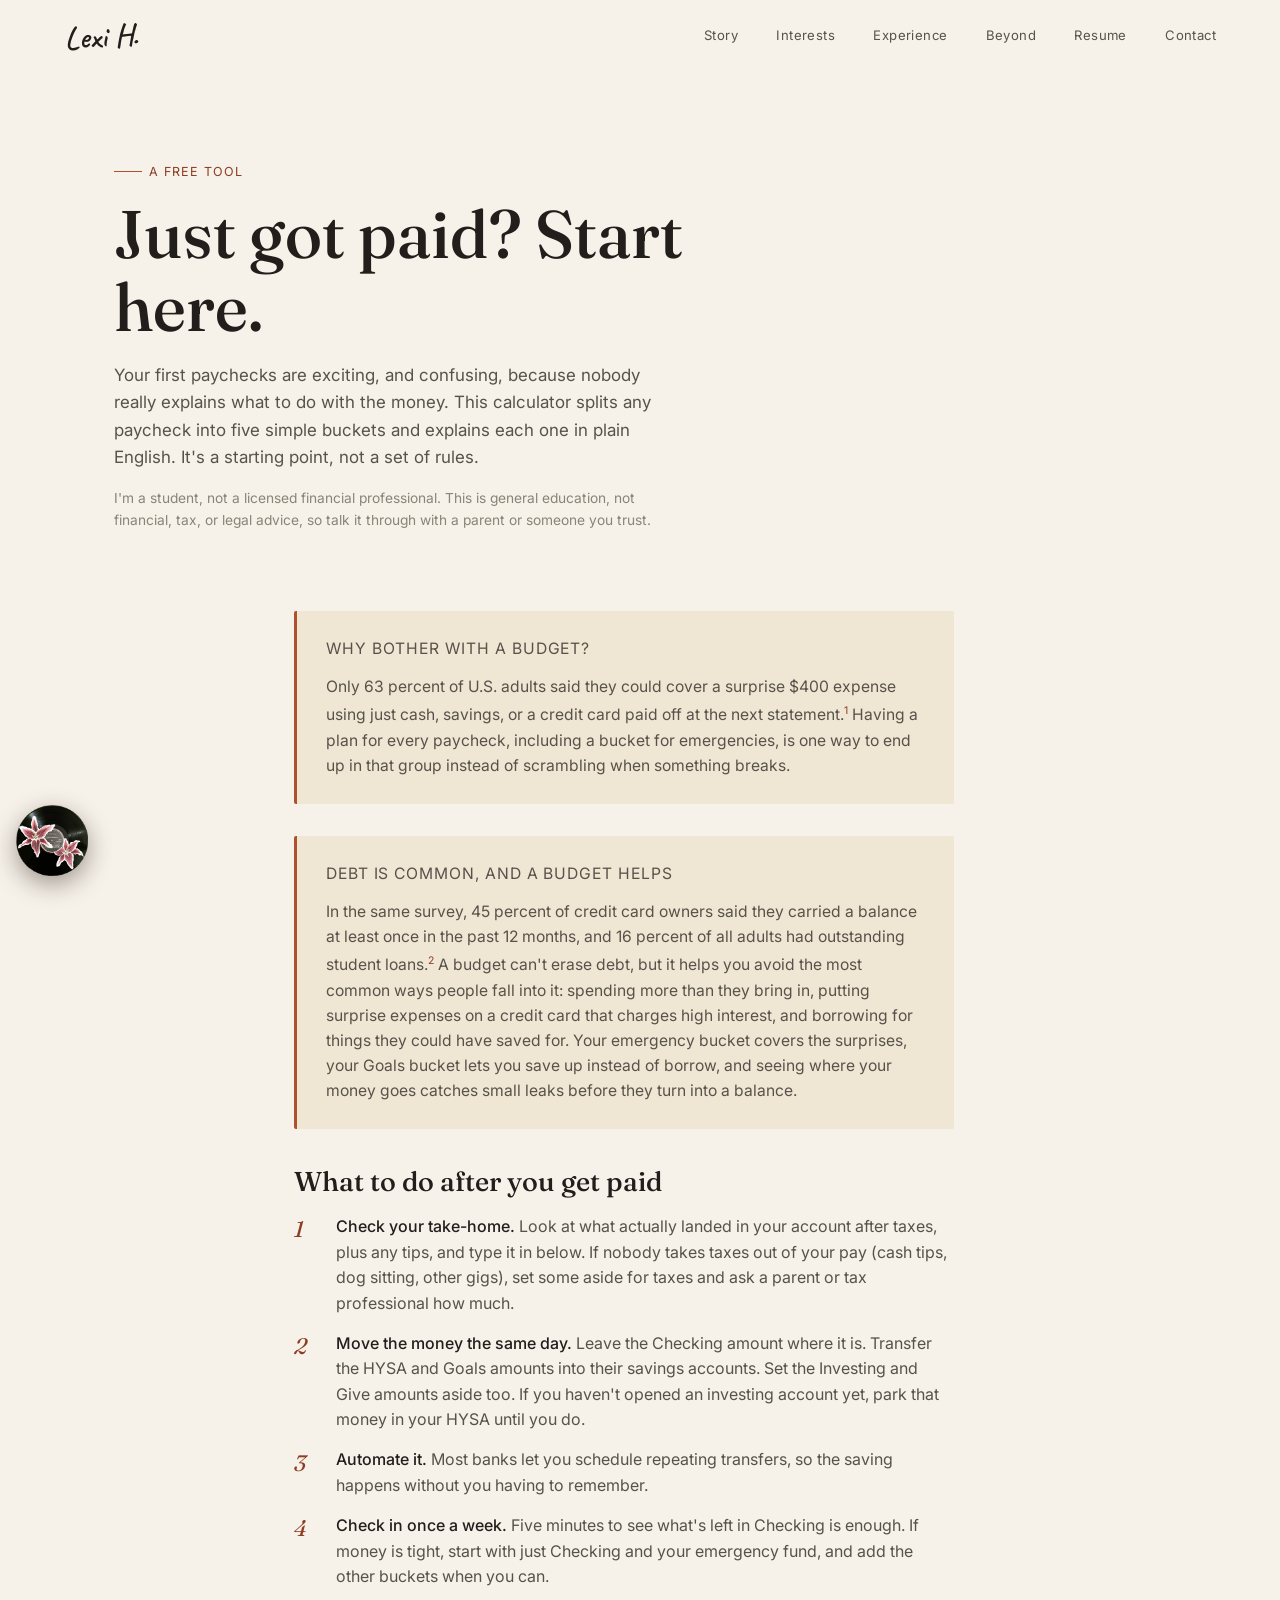
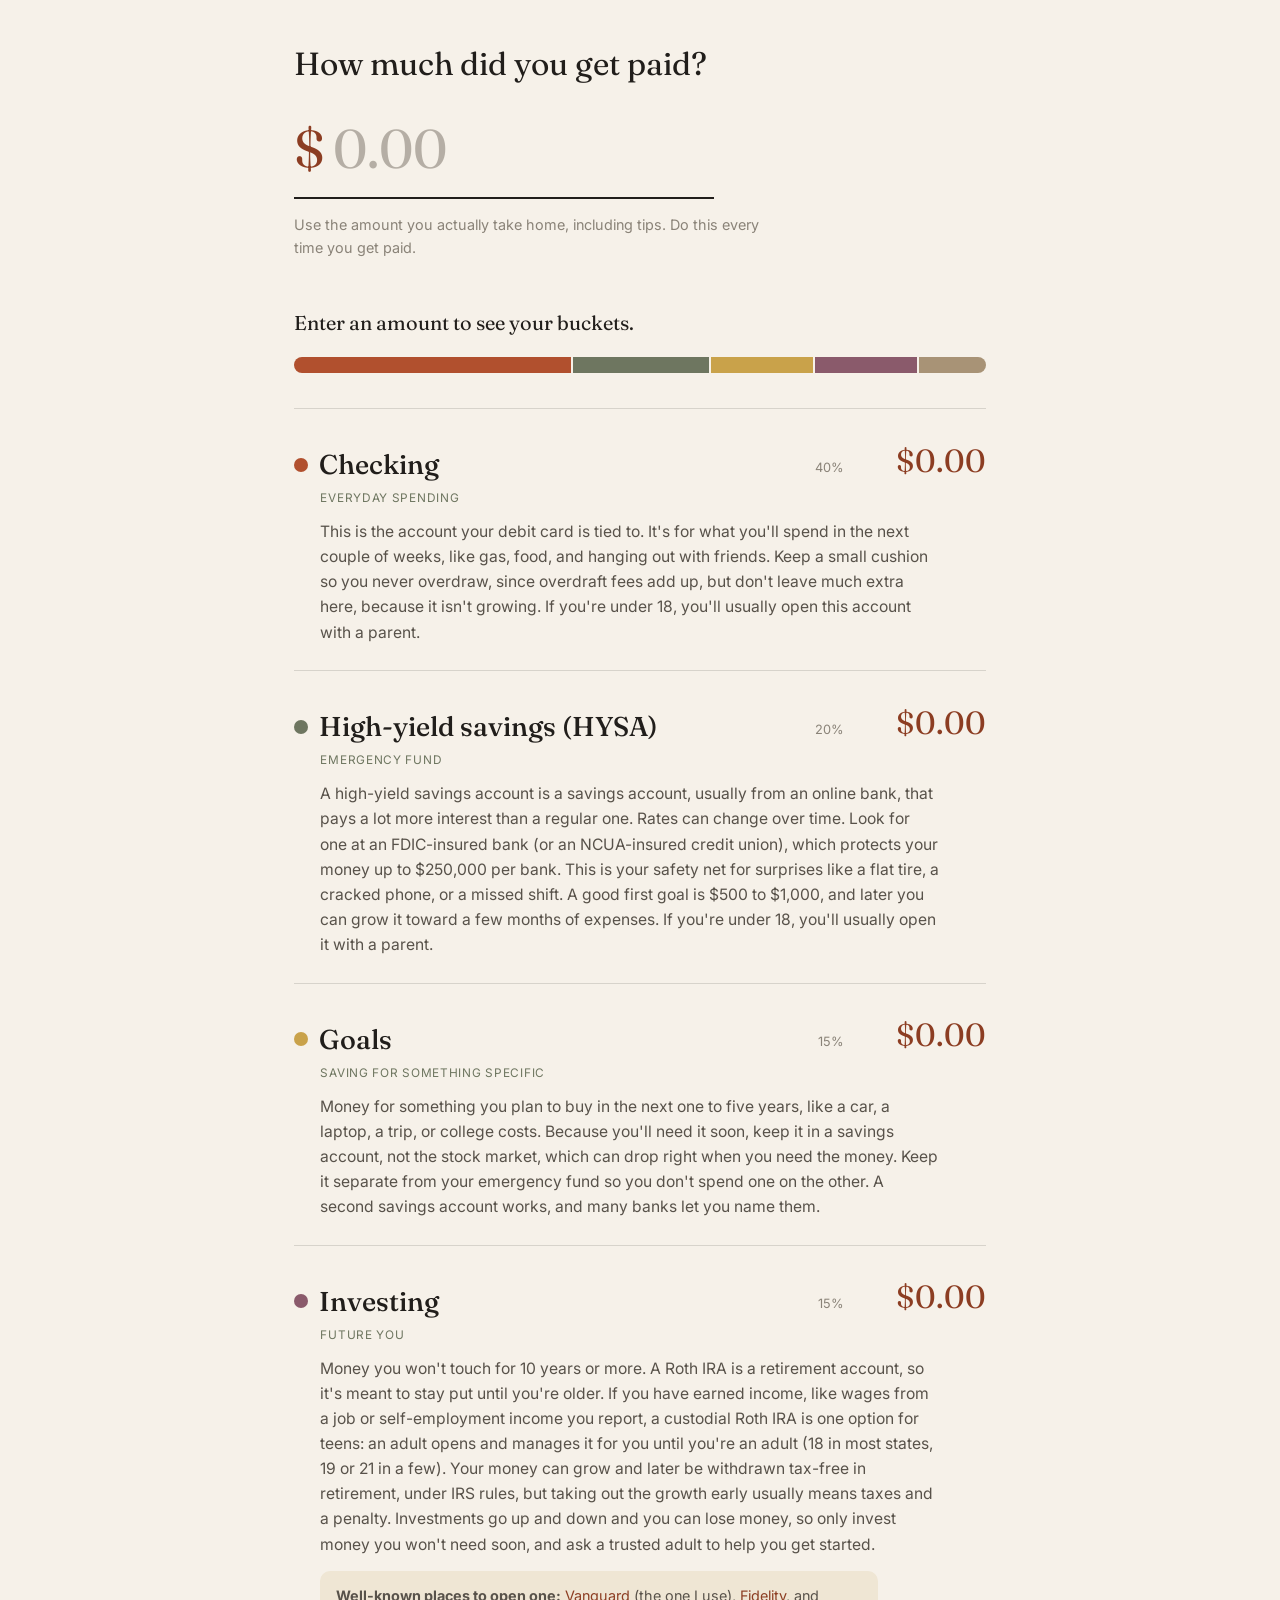
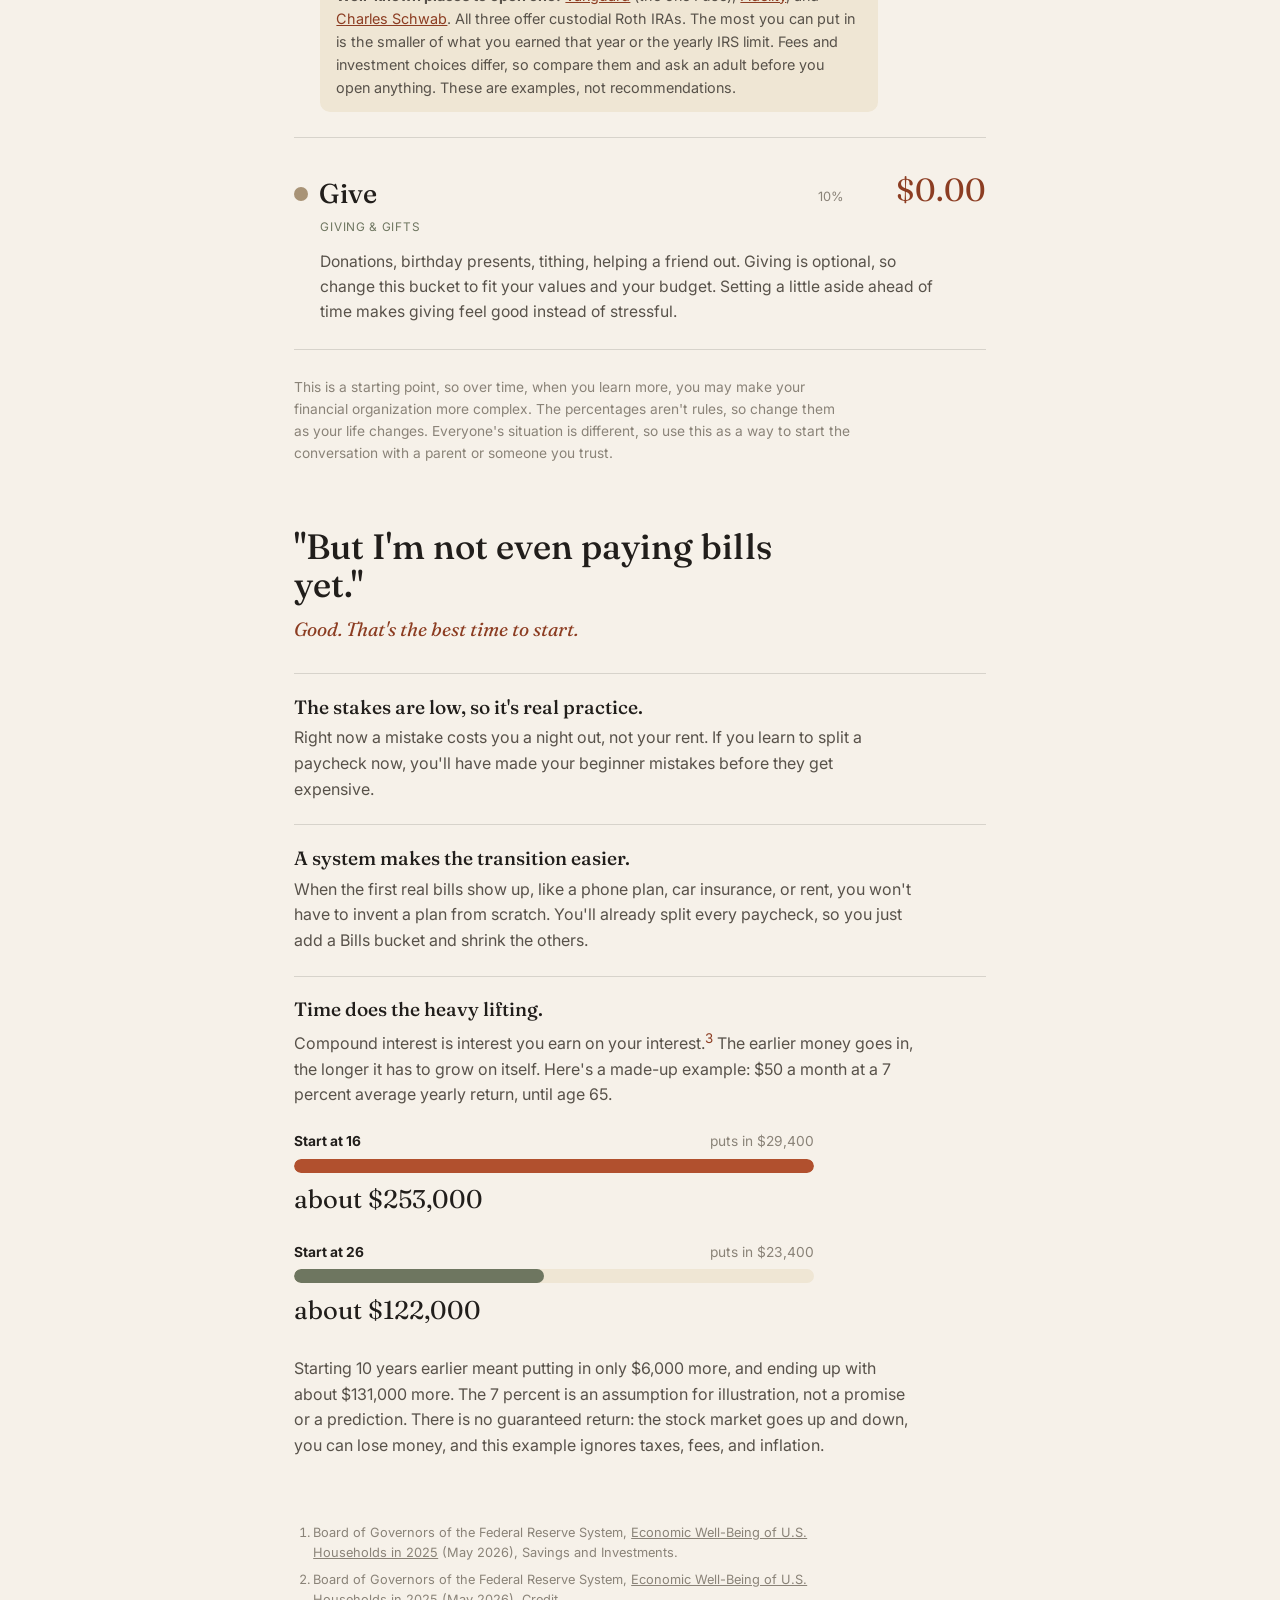
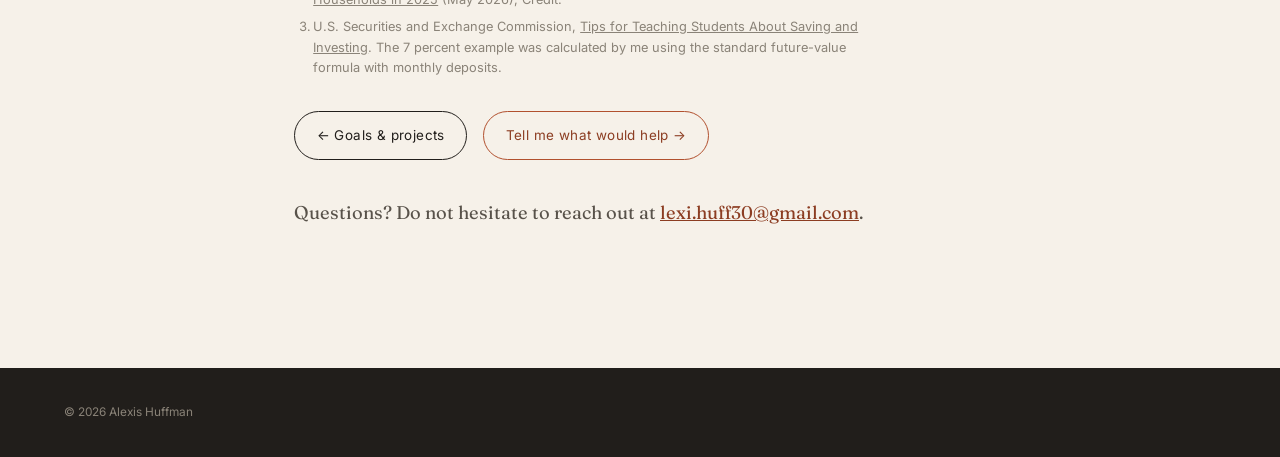
==== commit 6c10c8fa: "Remove location" ====
--- a/budget.html
+++ b/budget.html
@@ -181,7 +181,6 @@
 
 <footer class="site-footer">
   <span>© <span id="year"></span> Alexis Huffman</span>
-  <span>Downingtown, Pennsylvania</span>
 </footer>
 
 <script src="script.js"></script>
